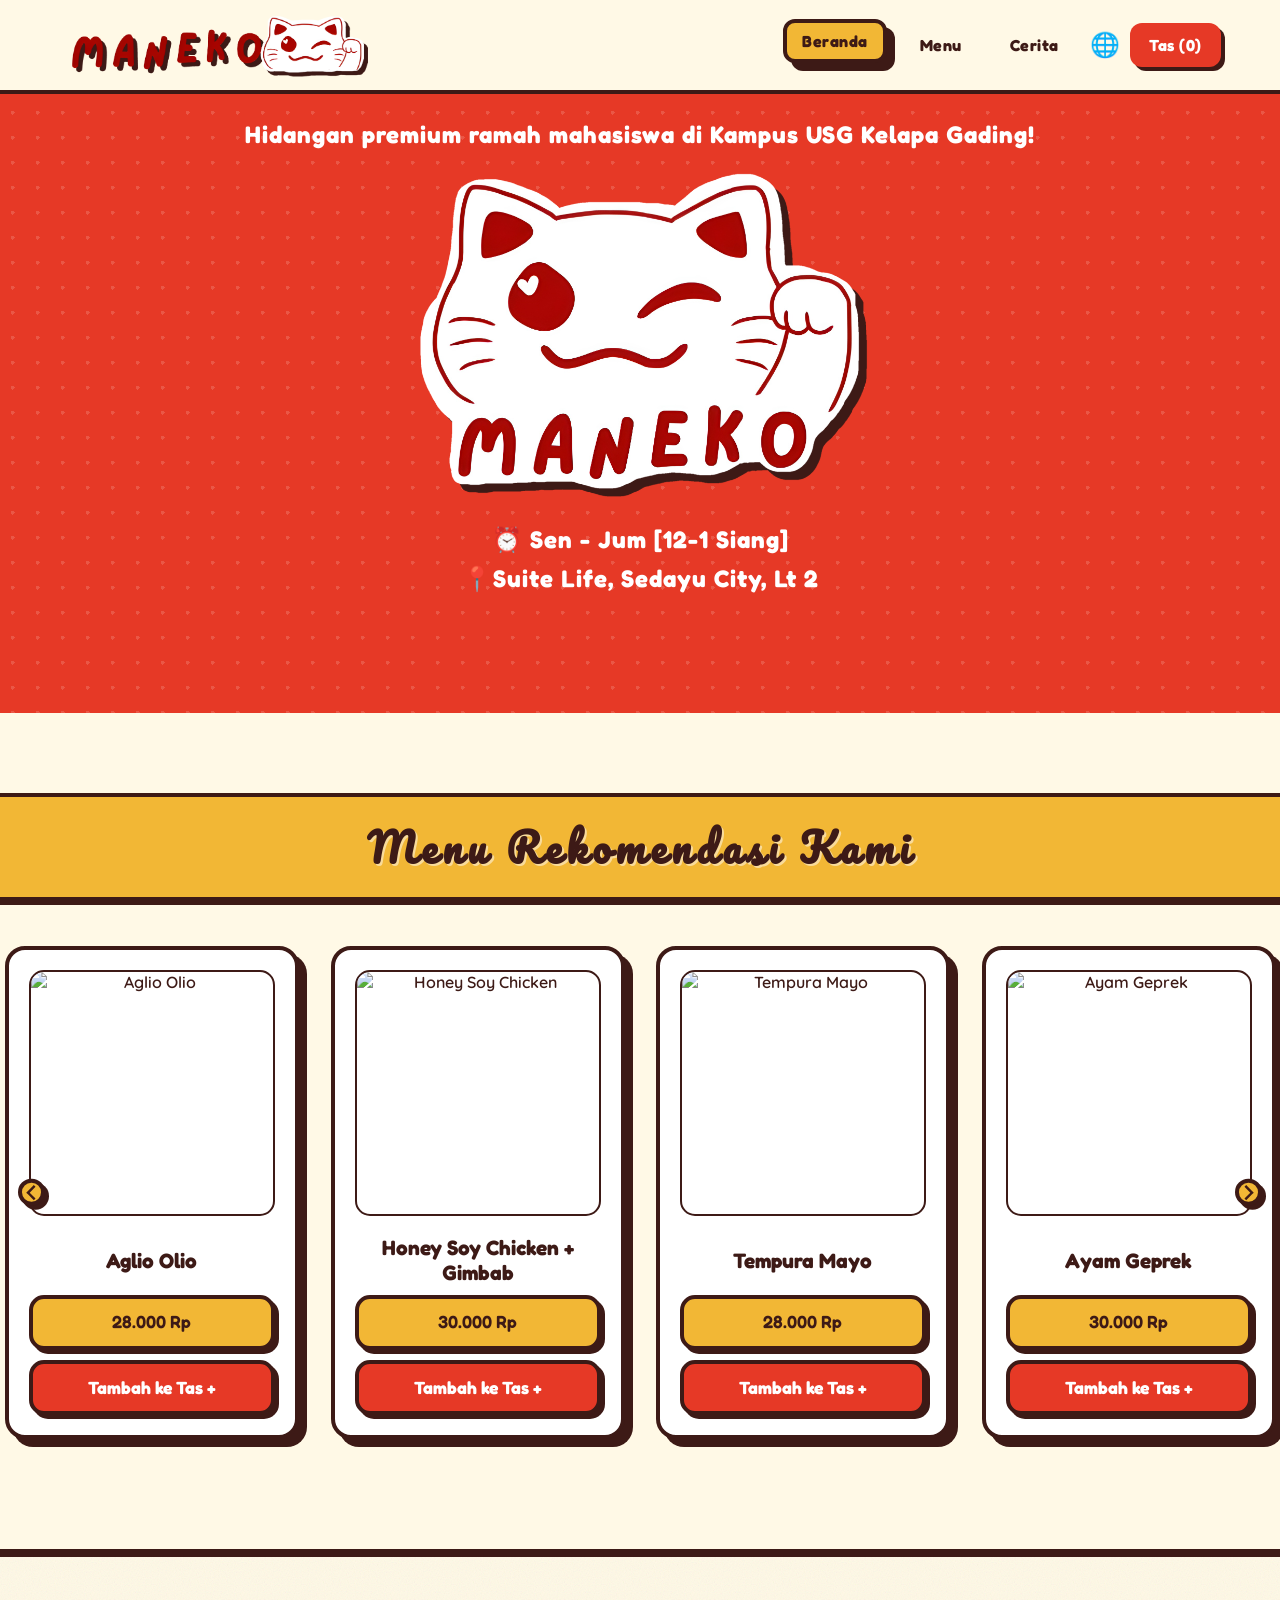
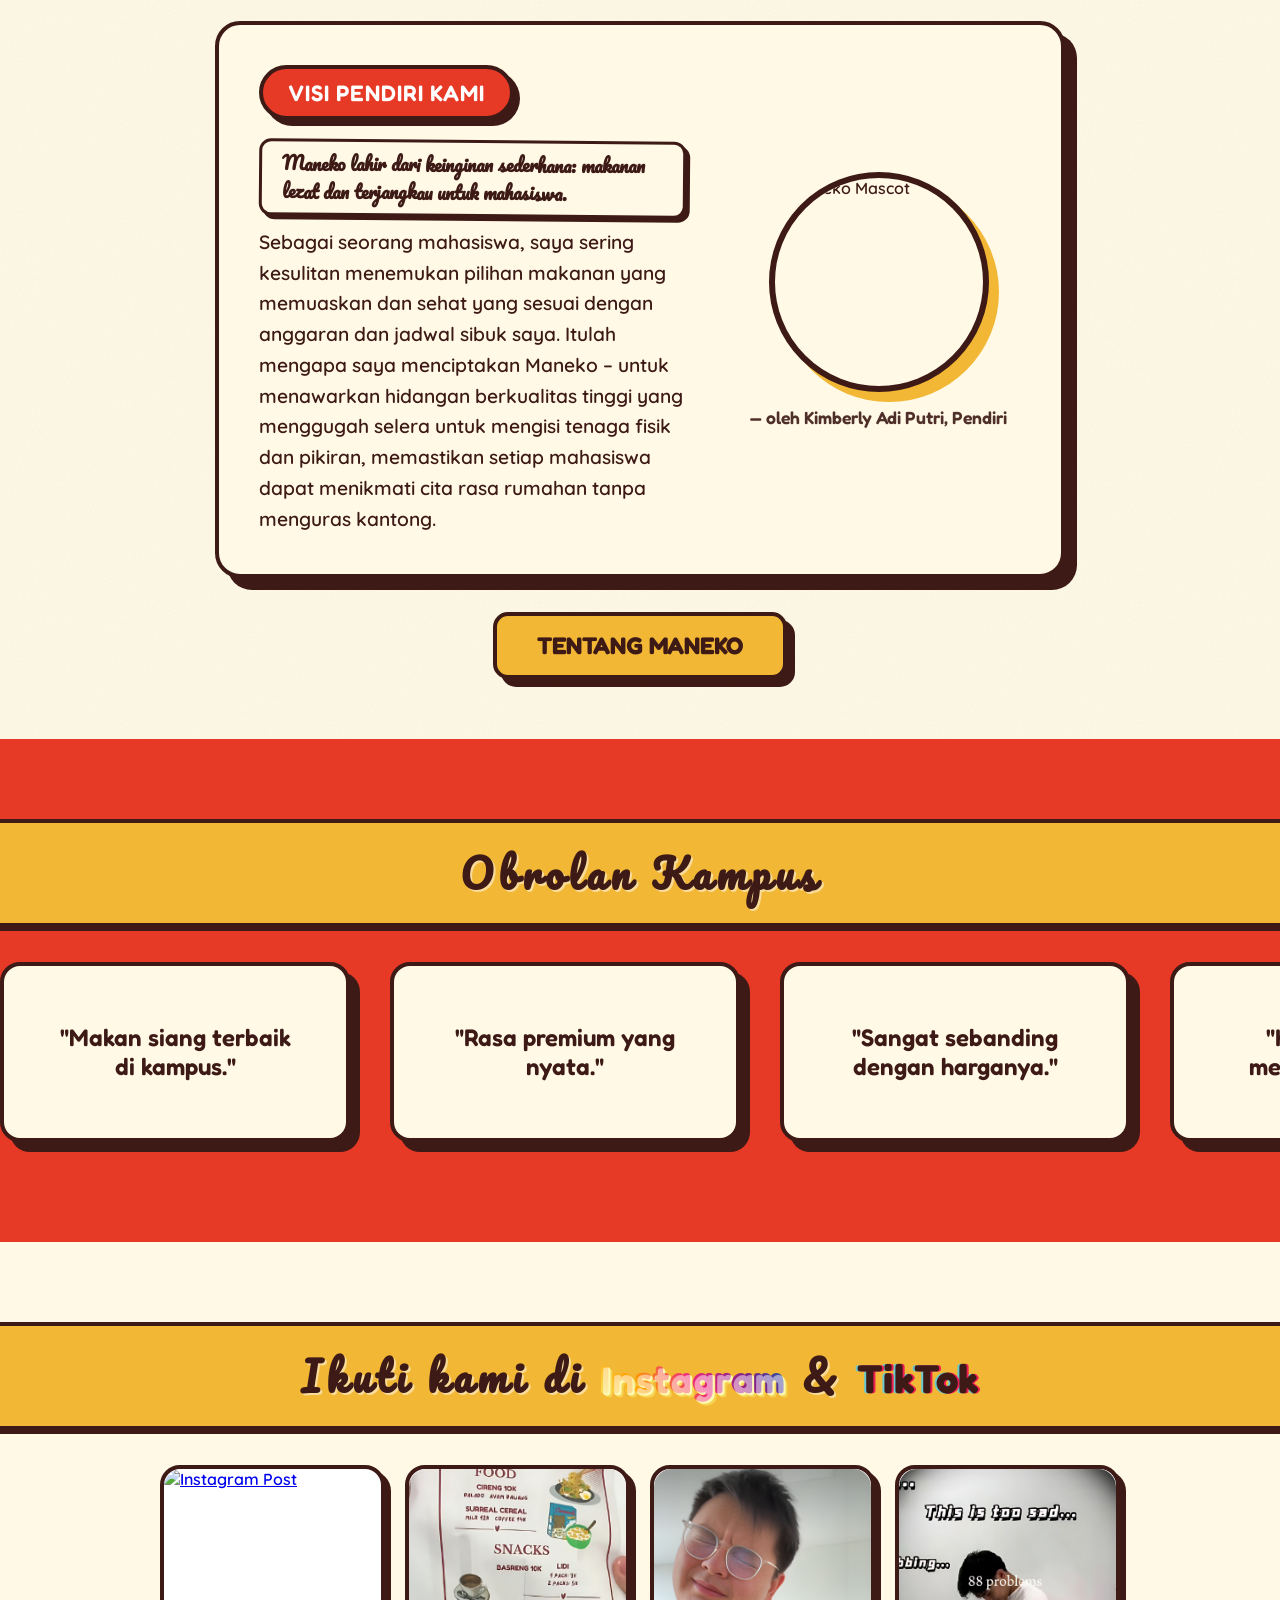
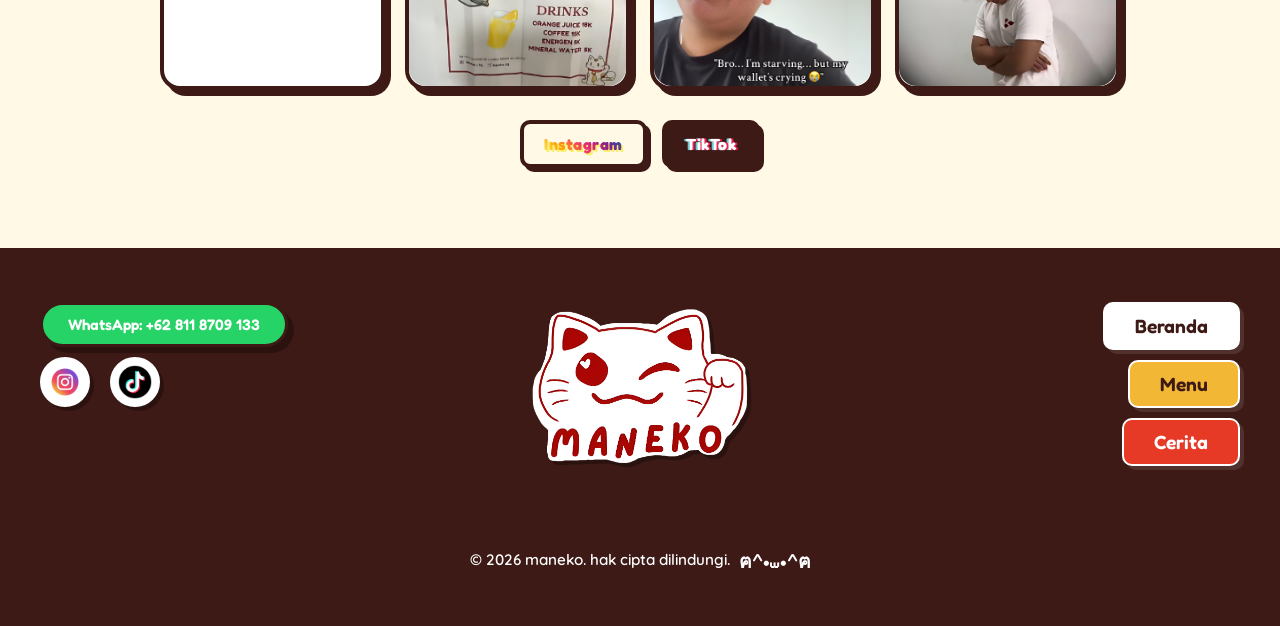
==== index.html @ 186cf2bf "Add files via upload" ====
<!DOCTYPE html>
<html lang="id">
<head>
    <meta charset="UTF-8">
    <meta name="viewport" content="width=device-width, initial-scale=1.0">
    <title>Maneko | Home</title>
    <link rel="stylesheet" href="style.css">
    <link rel="stylesheet" href="filters.css">
    <link rel="stylesheet" href="navigation.css">
    <link rel="stylesheet" href="modals.css">
    <link href="https://fonts.googleapis.com/css2?family=Fredoka:wght@400;700&family=Pacifico&family=Quicksand:wght@500;600;700&display=swap" rel="stylesheet">
    <link rel="stylesheet" href="https://cdn.jsdelivr.net/npm/@splidejs/splide@4.1.4/dist/css/splide.min.css">
</head>
<body>
    <nav class="navbar">
        <div class="nav-container">
            <a href="index.html" class="nav-logo"><img src="Maneko logo side remove background.png" alt="Maneko Logo" class="navbar-logo-img"></a>
            <div class="nav-right">
                <a href="index.html" class="nav-tab active" data-i18n="home">Beranda</a>
                <a href="menu.html" class="nav-tab" data-i18n="menu">Menu</a>
                <a href="story.html" class="nav-tab" data-i18n="story">Cerita</a>
                <div class="lang-dropdown-wrapper">
                    <button class="lang-nav-btn" onclick="toggleTranslatorDrawer()">🌐</button>
                    <div id="lang-dropdown" class="lang-dropdown">
                        <button class="lang-option" onclick="changeLanguage('en')">English</button>
                        <button class="lang-option" onclick="changeLanguage('id')">Indonesia</button>
                    </div>
                </div>
                <a href="javascript:void(0)" class="nav-tab btn-animate" id="cart-count-wrapper" data-i18n="bag" onclick="toggleCart()">Tas (<span id="cart-count">0</span>)</a>
            </div>
        </div>
    </nav>

    <!-- 1. HERO HEADER -->
    <header class="hero-section">
        <p data-i18n="hero_tag" style="text-transform: none; margin-top: 0;">Menyajikan makanan lezat di Kampus USG Education Kelapa Gading!</p>
        <img src="Maneko logo remove background.png" alt="Maneko Logo" class="hero-logo-img">
        <p data-i18n="hero_info.time">⏰ Sen - Jum [12-1 Siang]</p>
        <p data-i18n="hero_info.loc" style="margin-top: 10px;">📍Suite Life, Sedayu City, Lt 2</p>
    </header>

    <!-- 2. RECOMMENDED MENU SLIDER -->
    <section class="recommended-menu-section">
        <h2 class="section-title" data-i18n="rec_title">Menu Rekomendasi Kami</h2>
        <div id="menu-slider" class="splide" aria-label="Favorite Menu">
            <div class="splide__track">
                <ul class="splide__list">
                    <!-- Favorite: Aglio Olio -->
                    <li class="splide__slide">
                        <div class="joy-card" data-category="noodles" data-price="28000" data-name="Aglio Olio" data-details="" data-img="aglio.png" data-product-id="jo-1">
                            <img src="aglio.png" class="joy-img" alt="Aglio Olio" loading="lazy">
                            <h3>Aglio Olio Pasta</h3>
                            <div class="price-tag">28.000 Rp</div>
                            <div class="card-action">
                                <button class="btn-animate menu-add-btn" onclick="addToCart('Aglio Olio', 28000, 1, this)">Add to Bag +</button>
                            </div>
                        </div>
                    </li>
                    <!-- Favorite: Honey Soy Crispy Chicken + Gimbab -->
                    <li class="splide__slide">
                        <div class="joy-card" data-category="rice" data-price="30000" data-name="Honey soy crispy chicken + gimbab ori" data-details="" data-img="honey.png" data-product-id="tata-1">
                            <img src="honey.png" class="joy-img" alt="Honey Soy Chicken" loading="lazy">
                            <h3>Honey Soy Chicken + Gimbab</h3>
                            <div class="price-tag">30.000 Rp</div>
                            <div class="card-action">
                                <button class="btn-animate menu-add-btn" onclick="addToCart('Honey soy crispy chicken + gimbab ori', 30000, 1, this)">Add to Bag +</button>
                            </div>
                        </div>
                    </li>
                    <!-- Favorite: Tempura Mayo + Garlic Butter Rice -->
                    <li class="splide__slide">
                        <div class="joy-card" data-category="rice" data-price="28000" data-name="Tempura mayo + garlic butter rice" data-details="" data-img="dish.png" data-product-id="tata-4">
                            <img src="dish.png" class="joy-img" alt="Tempura Mayo" loading="lazy">
                            <h3>Tempura Mayo + Garlic Rice</h3>
                            <div class="price-tag">28.000 Rp</div>
                            <div class="card-action">
                                <button class="btn-animate menu-add-btn" onclick="addToCart('Tempura mayo + garlic butter rice', 28000, 1, this)">Add to Bag +</button>
                            </div>
                        </div>
                    </li>
                    <!-- New: Ayam Geprek -->
                    <li class="splide__slide">
                        <div class="joy-card" data-category="rice" data-price="30000" data-name="Ayam Geprek w/rice or w/fried noodle" data-variants="with_rice,with_noodle" data-details="" data-img="mie-goreng.png" data-product-id="tata-6">
                            <img src="mie-goreng.png" class="joy-img" alt="Ayam Geprek" loading="lazy">
                            <h3>Ayam Geprek</h3>
                            <div class="price-tag">30.000 Rp</div>
                            <div class="card-action">
                                <button class="btn-animate menu-add-btn" onclick="addToCart('Ayam Geprek w/rice or w/fried noodle', 30000, 1, this)">Add to Bag +</button>
                            </div>
                        </div>
                    </li>
                    <!-- New: Ikan Cakalang Asap -->
                    <li class="splide__slide">
                        <div class="joy-card" data-category="rice" data-price="30000" data-name="Ikan cakalang asap + rice" data-details="" data-img="seafood.png" data-product-id="jo-6">
                            <img src="seafood.png" class="joy-img" alt="Ikan Cakalang" loading="lazy">
                            <h3>Ikan Cakalang Asap + Rice</h3>
                            <div class="price-tag">30.000 Rp</div>
                            <div class="card-action">
                                <button class="btn-animate menu-add-btn" onclick="addToCart('Ikan cakalang asap + rice', 30000, 1, this)">Add to Bag +</button>
                            </div>
                        </div>
                    </li>
                    <!-- New: Nasi Bakar Cakalang -->
                    <li class="splide__slide">
                        <div class="joy-card" data-category="rice" data-price="28000" data-name="Nasi bakar cakalang" data-details="" data-img="seafood.png" data-product-id="tata-7">
                            <img src="seafood.png" class="joy-img" alt="Nasi Bakar" loading="lazy">
                            <h3>Nasi Bakar Cakalang</h3>
                            <div class="price-tag">28.000 Rp</div>
                            <div class="card-action">
                                <button class="btn-animate menu-add-btn" onclick="addToCart('Nasi bakar cakalang', 28000, 1, this)">Add to Bag +</button>
                            </div>
                        </div>
                    </li>
                </ul>
            </div>
        </div>
    </section>

    <!-- 3. THE CONTEXT/STORY -->
    <div class="checker-border">
        <section class="story-section reveal">
            <div class="story-content">
                <div class="story-text">
                    <span id="vision-accent" class="story-accent" data-i18n="story_vision">Visi Pendiri Kami</span>
                    <h2 data-i18n="vision.title">Maneko lahir dari keinginan sederhana: makanan lezat dan terjangkau untuk mahasiswa.</h2>
                    <p data-i18n="vision.p">Sebagai seorang mahasiswa, saya sering kesulitan menemukan pilihan makanan yang memuaskan dan sehat yang sesuai dengan anggaran dan jadwal sibuk saya. Itulah mengapa saya menciptakan Maneko – untuk menawarkan hidangan berkualitas tinggi yang menggugah selera untuk mengisi tenaga fisik dan pikiran, memastikan setiap mahasiswa dapat menikmati cita rasa rumahan tanpa menguras kantong.</p>
                </div>
                <div class="owner-column">
                    <img src="mascot.png" alt="Maneko Mascot" class="story-img">
                    <p class="owner-name" data-i18n="vision.founder">— oleh Kimberly Adi Putri, Pendiri</p>
                </div>
            </div>
        </section>
    </div>

    <!-- Button to Story Tab -->
    <div class="reveal" style="text-align: center; margin-top: -30px; margin-bottom: 60px; position: relative; z-index: 10;">
        <a href="story.html" class="btn-big btn-animate" data-i18n="read_story" style="background: var(--accent); color: var(--black);">BACA CERITA KAMI</a>
    </div>

    <!-- 4. REVIEWS CAROUSEL (L to R Marquee) -->
    <section class="campus-talk">
        <h2 class="section-title" data-i18n="campus_talk">Campus Talk</h2>
        <div class="marquee-window">
            <div class="marquee-track scroll-right">
                <div class="marquee-content">
                    <div class="review-box">"Best lunch on campus."</div>
                    <div class="review-box">"Actual premium taste."</div>
                    <div class="review-box">"Worth every penny."</div>
                    <div class="review-box">"The chicken curry is life-changing."</div>
                </div>
                <div class="marquee-content" aria-hidden="true">
                    <div class="review-box">"Best lunch on campus."</div>
                    <div class="review-box">"Actual premium taste."</div>
                    <div class="review-box">"Worth every penny."</div>
                    <div class="review-box">"The chicken curry is life-changing."</div>
                </div>
            </div>
        </div>
    </section>

    <!-- 5. SOCIAL MEDIA WIDGET -->
    <section class="social-section">
        <h2 class="section-title" data-i18n="social_title">Follow us on Instagram & TikTok</h2>
        <div class="social-grid">
            <a href="https://www.instagram.com/reel/DXMSN6qRe6L/?hl=en" target="_blank" class="social-card"><img src="instagrampost1.png" alt="Instagram Post" loading="lazy"></a>
            <a href="https://www.tiktok.com/@maneko_kg/video/7543210839407643960" target="_blank" class="social-card"><img src="Tiktokpost1.jpg" alt="TikTok Post" loading="lazy"></a>
            <a href="https://www.instagram.com/reel/DNMv8Y4x8h1/?hl=en" target="_blank" class="social-card"><img src="instagrampost2.png" alt="Instagram Post" loading="lazy"></a>
            <a href="https://www.tiktok.com/@maneko_kg/video/7469704371996069126" target="_blank" class="social-card"><img src="Tiktokpost2.jpg" alt="TikTok Post" loading="lazy"></a>
        </div>
        <div style="display: flex; gap: 15px; justify-content: center; flex-wrap: wrap; margin-top: 10px;">
            <a href="https://www.instagram.com/maneko_kg/?hl=en" target="_blank" class="btn-animate btn-instagram" data-i18n="Instagram" style="text-decoration: none;">Instagram</a>
            <a href="https://www.tiktok.com/@maneko_kg" target="_blank" class="btn-animate btn-tiktok" data-i18n="TikTok" style="text-decoration: none;">TikTok</a>
        </div>
    </section>

    <!-- PRODUCT DETAIL PAGE MODAL -->
    <div id="pdp-overlay" class="pdp-overlay">
        <div id="pdp-modal" class="pdp-modal">
            <button class="modal-close-btn" onclick="document.getElementById('pdp-overlay').click()">✕</button>
            <div class="pdp-content-wrapper">
                <div class="pdp-image-gallery">
                    <img id="pdp-main-image" src="" alt="Product Image" class="pdp-main-image">
                </div>
                <div id="pdp-badges-container" style="display: flex; gap: 10px; margin-bottom: 10px;"></div>
                <div class="pdp-info-panel">
                    <div id="pdp-category-badge" class="category-badge"></div>
                    <h2 id="pdp-product-name"></h2>
                    <p class="pdp-price" id="pdp-product-price"></p>
                    
                    <div class="pdp-facts">
                        <div class="fact-tag">10-15 mins</div>
                        <div class="fact-tag">served hot</div>
                        <div class="fact-tag">fresh ingredients</div>
                    </div>

                    <p data-i18n="pdp_tags.desc" style="font-family: var(--font-bold); font-size: 0.95rem; margin-bottom: 5px; color: var(--primary);">Description</p>
                    <p class="pdp-description" id="pdp-product-description"></p>
                    
                    <div id="pdp-variant-selector" class="pdp-variants" style="display: none; margin-bottom: 20px;">
                        <p data-i18n="choose_flavor" style="font-family: var(--font-bold); margin-bottom: 10px; color: var(--primary);">Choose Your Flavor</p>
                        <div id="variant-options" class="payment-methods-group" style="flex-direction: row; gap: 10px;"></div>
                    </div>

                    <div class="pdp-action-zone">
                        <div class="quantity-selector">
                            <button id="pdp-qty-down">-</button>
                            <input type="number" id="pdp-qty-input" value="1" min="1">
                            <button id="pdp-qty-up">+</button>
                        </div>
                        <button id="pdp-add-to-bag" class="btn-animate pdp-add-to-bag">Add to Bag</button>
                    </div>
                </div>
            </div>
        </div>
    </div>

    <!-- VIDEO MODAL -->
    <div id="video-modal-overlay" class="pdp-overlay">
        <div class="video-modal-container">
            <button class="modal-close-btn" onclick="document.getElementById('video-modal-overlay').click()">✕</button>
            <iframe id="video-modal-iframe" src="" allowfullscreen></iframe>
        </div>
    </div>

    <footer class="main-footer">
        <div class="footer-container">
            <div class="footer-left-group">
                <div class="footer-contact">
                    <a href="https://wa.me/628118709133" class="footer-whatsapp" target="_blank">
                        <span>WhatsApp: +62 811 8709 133</span>
                    </a>
                </div>
                <div class="footer-socials">
                    <a href="https://www.instagram.com/maneko_kg/?hl=en" target="_blank" class="ig-logo"><img src="instagramlogo.png" alt="Instagram"></a>
                    <a href="https://www.tiktok.com/@maneko_kg" target="_blank" class="tt-logo"><img src="tiktoklogo.png" alt="TikTok"></a>
                </div>
            </div>
            <div class="footer-center-logo">
                <img src="Maneko logo remove background.png" alt="Maneko Logo" class="footer-logo-img">
            </div>
            <div class="footer-right-group">
                <nav class="footer-nav">
                    <a href="index.html" data-i18n="home">Home</a>
                    <a href="menu.html" data-i18n="menu">Menu</a>
                    <a href="story.html" data-i18n="story">Story</a>
                </nav>
            </div>
            <p>© 2026 maneko. <span data-i18n="all_rights">all rights reserved.</span> <span class="footer-mascot-animation">ฅ^<span class="mascot-text-blink">•</span>⩊<span class="mascot-text-blink">•</span>^ฅ</span></p>
        </div>
    </footer>

    <div id="cart-drawer" class="cart-drawer">
        <div class="drawer-header">
            <h2 data-i18n="your_bag">Your Bag</h2>
        </div>
        <div id="cart-items-list"></div>
        <div class="cart-summary-footer">
            <div class="cart-total">
            <span data-i18n="subtotal">Subtotal:</span>
                <span id="cart-subtotal">0 Rp</span>
            </div>
            <span id="drawer-warning" style="color: var(--primary); font-size: 0.85rem; text-align: center; margin-bottom: 10px; display: block; font-weight: 700;"></span>
            <button class="btn-animate checkout-btn w-100" data-i18n="checkout">Checkout</button>
            <a href="menu.html" class="btn-animate w-100" data-i18n="continue" style="text-align: center; margin-top: 10px; background: var(--accent); color: var(--black); text-decoration: none; display: block;">Continue Shopping</a>
        </div>
    </div>

    <div id="cart-overlay" class="overlay" onclick="toggleCart(false); toggleTranslatorDrawer(false);"></div>

    <script src="https://cdn.jsdelivr.net/npm/@splidejs/splide@4.1.4/dist/js/splide.min.js"></script>
    <script src="translations.js"></script>
    <script src="cart.js"></script>
    <script src="ui-helpers.js"></script>
    <script src="modals.js"></script>
    <script src="navigation.js"></script>
    <script src="app.js"></script>
    <script src="home-slider.js"></script>
    <script src="menu-filters.js"></script>
</body>
</html>
---- style.css ----
/* Core Configuration & Reset */
@import url('variables.css');
@import url('base.css');
@import url('animations.css');

/* Global Layout & Shared Components */
@import url('components.css');
@import url('navbar.css');
@import url('navigation.css');
@import url('footer.css');
@import url('sections.css');
@import url('cards.css');
@import url('modals.css');
@import url('filters.css');
@import url('cart.css');

/* Page-Specific Styles */
@import url('home.css');
@import url('menu.css');
@import url('payment.css');
@import url('story.css');

/* Responsive & Overrides */
@import url('responsive.css');
---- filters.css ----
/* SEARCH & FILTERS (Used in Menu Page) */
.search-box { width: 100%; display: flex; justify-content: center; margin-bottom: 20px; }
.search-input {
    width: 100%; max-width: 400px; padding: 12px 20px; border: var(--border); border-radius: 15px;
    font-family: var(--font-bold); background: var(--white); outline: none; box-shadow: 4px 4px 0 var(--black); transition: 0.2s;
}
.search-input:focus { transform: translate(-3px, -3px); box-shadow: 6px 6px 0 var(--black); }

.filter-nav { display: flex; gap: 10px; flex-wrap: wrap; justify-content: center; margin-bottom: 20px; }
.filter-btn {
    background: var(--white); 
    border: var(--border); 
    padding: 10px 24px; 
    font-family: var(--font-bold);
    font-weight: 700;
    font-size: 1.1rem; 
    letter-spacing: 0.5px;
    cursor: pointer; 
    border-radius: 12px; 
    transition: all 0.2s cubic-bezier(0.175, 0.885, 0.32, 1.275);
    box-shadow: 4px 4px 0 var(--black);
}
.filter-btn:hover { 
    background: var(--bg); 
    transform: translate(-2px, -2px); 
    box-shadow: 6px 6px 0 var(--black); 
}
.filter-btn.active { 
    background: var(--accent); 
    transform: translate(-4px, -4px); 
    box-shadow: 8px 8px 0 var(--black); 
    animation: nav-tab-active-bounce 0.3s ease-out forwards;
}

.price-adjuster { display: flex; flex-direction: column; align-items: center; gap: 5px; min-width: 200px; }
.price-controls { display: flex; align-items: center; gap: 15px; margin: 5px 0; }
.arrow-btn {
    background: var(--accent); border: var(--border); width: 40px; height: 40px;
    display: flex; align-items: center; justify-content: center; cursor: pointer; border-radius: 10px; transition: 0.1s;
    box-shadow: 3px 3px 0 var(--black);
}
.arrow-btn:hover { background: var(--primary); color: white; }
.arrow-btn:active { transform: translate(2px, 2px); box-shadow: 0px 0px 0 var(--black); }

/* BUTTON FEEDBACK */
.menu-add-btn.success {
    background: #4CAF50 !important;
    color: white !important;
    border-color: #388E3C !important;
}

.no-results-msg {
    grid-column: 1 / -1;
    text-align: center;
    padding: 60px 20px;
    font-family: var(--font-bold);
    font-size: 1.2rem;
    color: var(--black);
}

.price-display { 
    font-family: var(--font-bold); font-size: 1.2rem; min-width: 110px; 
    background: var(--white); border: var(--border); padding: 5px 15px;
    border-radius: 12px; box-shadow: 4px 4px 0 var(--black);
}
#current-price-input { width: 80px; background: none; border: none; font-family: var(--font-bold); font-size: 1.2rem; color: var(--black); text-align: center; outline: none; }
#current-price-input::-webkit-outer-spin-button, #current-price-input::-webkit-inner-spin-button { -webkit-appearance: none; margin: 0; }

.reset-btn {
    background: var(--black); color: var(--white); border: var(--border); padding: 8px 20px;
    border-radius: 50px; font-family: var(--font-bold); cursor: pointer; transition: 0.2s;
    display: block; margin: 20px auto 0; width: fit-content;
}
---- navigation.css ----
/* SCROLL TO TOP */
.scroll-to-top-btn {
    position: fixed; bottom: 30px; left: 50%; right: auto; transform: translateX(-50%) translateY(100px);
    background: var(--accent); color: var(--black); border: var(--border); border-radius: 50%;
    width: 60px; height: 60px; display: flex; align-items: center; justify-content: center;
    font-family: var(--font-bold); font-size: 0.9rem; cursor: pointer; z-index: 900;
    box-shadow: 6px 6px 0 var(--black); 
    transition: opacity 0.4s ease, transform 0.5s cubic-bezier(0.175, 0.885, 0.32, 1.275), background 0.3s, box-shadow 0.3s;
    opacity: 0; pointer-events: none; text-decoration: none;
}
.scroll-to-top-btn.show { opacity: 1; pointer-events: auto; transform: translateX(-50%) translateY(0); }
.scroll-to-top-btn:hover { 
    transform: translateX(-50%) translateY(-5px) scale(1.1); 
    box-shadow: 8px 8px 0 var(--primary); background: var(--bg); color: var(--primary); 
}
---- modals.css ----
/* GLOBAL MODAL OVERLAY (PDP & Video) */
.pdp-overlay {
    position: fixed;
    inset: 0;
    background: rgba(0, 0, 0, 0.7);
    display: flex;
    justify-content: center;
    align-items: center;
    z-index: 5000;
    visibility: hidden;
    opacity: 0;
    transition: 0.3s ease;
    padding: 20px;
    backdrop-filter: blur(5px);
}
.pdp-overlay.active {
    visibility: visible;
    opacity: 1;
}

/* MODAL CONTAINERS */
.pdp-modal, .video-modal-container, .success-modal-container {
    background: var(--bg);
    border: var(--border);
    border-radius: 20px;
    box-shadow: 10px 10px 0 var(--black);
    width: 100%;
    position: relative;
    max-height: 90vh;
    overflow-y: auto;
    transform: translateY(20px);
    transition: transform 0.3s cubic-bezier(0.175, 0.885, 0.32, 1.275);
}

.pdp-modal, .video-modal-container {
    max-width: 900px;
}

.success-modal-container {
    max-width: 480px;
    padding: 30px;
}

.pdp-overlay.active .pdp-modal, 
.pdp-overlay.active .video-modal-container {
    transform: translateY(0);
}

/* PDP MODAL SPECIFIC LAYOUT */
.pdp-content-wrapper {
    display: flex;
    flex-wrap: wrap;
    align-items: stretch;
}

.pdp-image-gallery {
    flex: 1;
    min-width: 300px;
    padding: 30px;
    background: var(--bg);
    display: flex;
    align-items: center;
    justify-content: center;
}

.pdp-main-image {
    width: 100%;
    aspect-ratio: 1/1;
    object-fit: cover;
    border-radius: 15px;
    border: var(--border);
    box-shadow: 8px 8px 0 var(--black);
}

.pdp-info-panel {
    flex: 1.5;
    min-width: 300px;
    padding: 40px;
    display: flex;
    flex-direction: column;
}

.pdp-info-panel h2 {
    font-family: var(--font-bold);
    font-size: 2rem;
    margin-bottom: 10px;
    color: var(--black);
}

.pdp-price {
    font-family: var(--font-bold);
    font-size: 1.5rem;
    color: var(--primary);
    margin-bottom: 20px;
}

.category-badge {
    background: var(--bg);
    border: var(--border);
    padding: 5px 15px;
    border-radius: 50px;
    font-family: var(--font-bold);
    font-size: 0.8rem;
    width: fit-content;
    box-shadow: 4px 4px 0 var(--black);
    text-transform: uppercase;
    margin-bottom: 15px;
    transform: rotate(-2deg);
}

.pdp-facts {
    display: flex;
    gap: 10px;
    margin-bottom: 20px;
    flex-wrap: wrap;
}

.fact-tag {
    background: var(--accent);
    border: 2px solid var(--black);
    padding: 4px 12px;
    border-radius: 8px;
    font-size: 0.85rem;
    font-family: var(--font-bold);
    box-shadow: 3px 3px 0 var(--black);
}

.pdp-description {
    line-height: 1.6;
    margin-bottom: 30px;
    color: #444;
}

.pdp-action-zone {
    display: flex;
    gap: 15px;
    align-items: center;
    margin-top: auto;
}

.pdp-add-to-bag {
    flex: 1;
    height: 50px;
}

/* IMAGE LIGHTBOX POPUP */
.image-popup-overlay {
    position: fixed;
    inset: 0;
    background: rgba(0, 0, 0, 0.85);
    display: flex;
    justify-content: center;
    align-items: center;
    z-index: 5000;
    visibility: hidden;
    opacity: 0;
    transition: 0.3s ease;
    cursor: zoom-out;
}
.image-popup-overlay.active {
    visibility: visible;
    opacity: 1;
}
.image-popup-content {
    max-width: 90%;
    max-height: 90%;
    object-fit: contain;
    border: 5px solid var(--bg);
    box-shadow: 0 0 30px rgba(0,0,0,0.5);
    transform: scale(0.8);
    transition: 0.3s cubic-bezier(0.175, 0.885, 0.32, 1.275);
}
.image-popup-overlay.active .image-popup-content {
    transform: scale(1);
}

/* GLOBAL CLOSE BUTTON */
.modal-close-btn {
    position: absolute;
    top: 15px;
    right: 15px;
    background: var(--bg);
    border: var(--border);
    width: 45px;
    height: 45px;
    border-radius: 50%;
    display: flex;
    align-items: center;
    justify-content: center;
    cursor: pointer;
    z-index: 100;
    box-shadow: 4px 4px 0 var(--black);
    transition: all 0.3s ease;
    font-size: 1.2rem;
    font-family: var(--font-bold);
}

.modal-close-btn:hover {
    transform: scale(1.1) rotate(0deg);
    background: var(--accent);
    box-shadow: 6px 6px 0 var(--black);
}

/* VIDEO MODAL IFRAME SIZING */
.video-modal-container {
    padding: 40px 20px 20px;
    overflow: visible;
}

.video-modal-container iframe {
    width: 100%;
    aspect-ratio: 9/16;
    max-height: 70vh;
    border: var(--border);
    border-radius: 10px;
    background: var(--black);
}
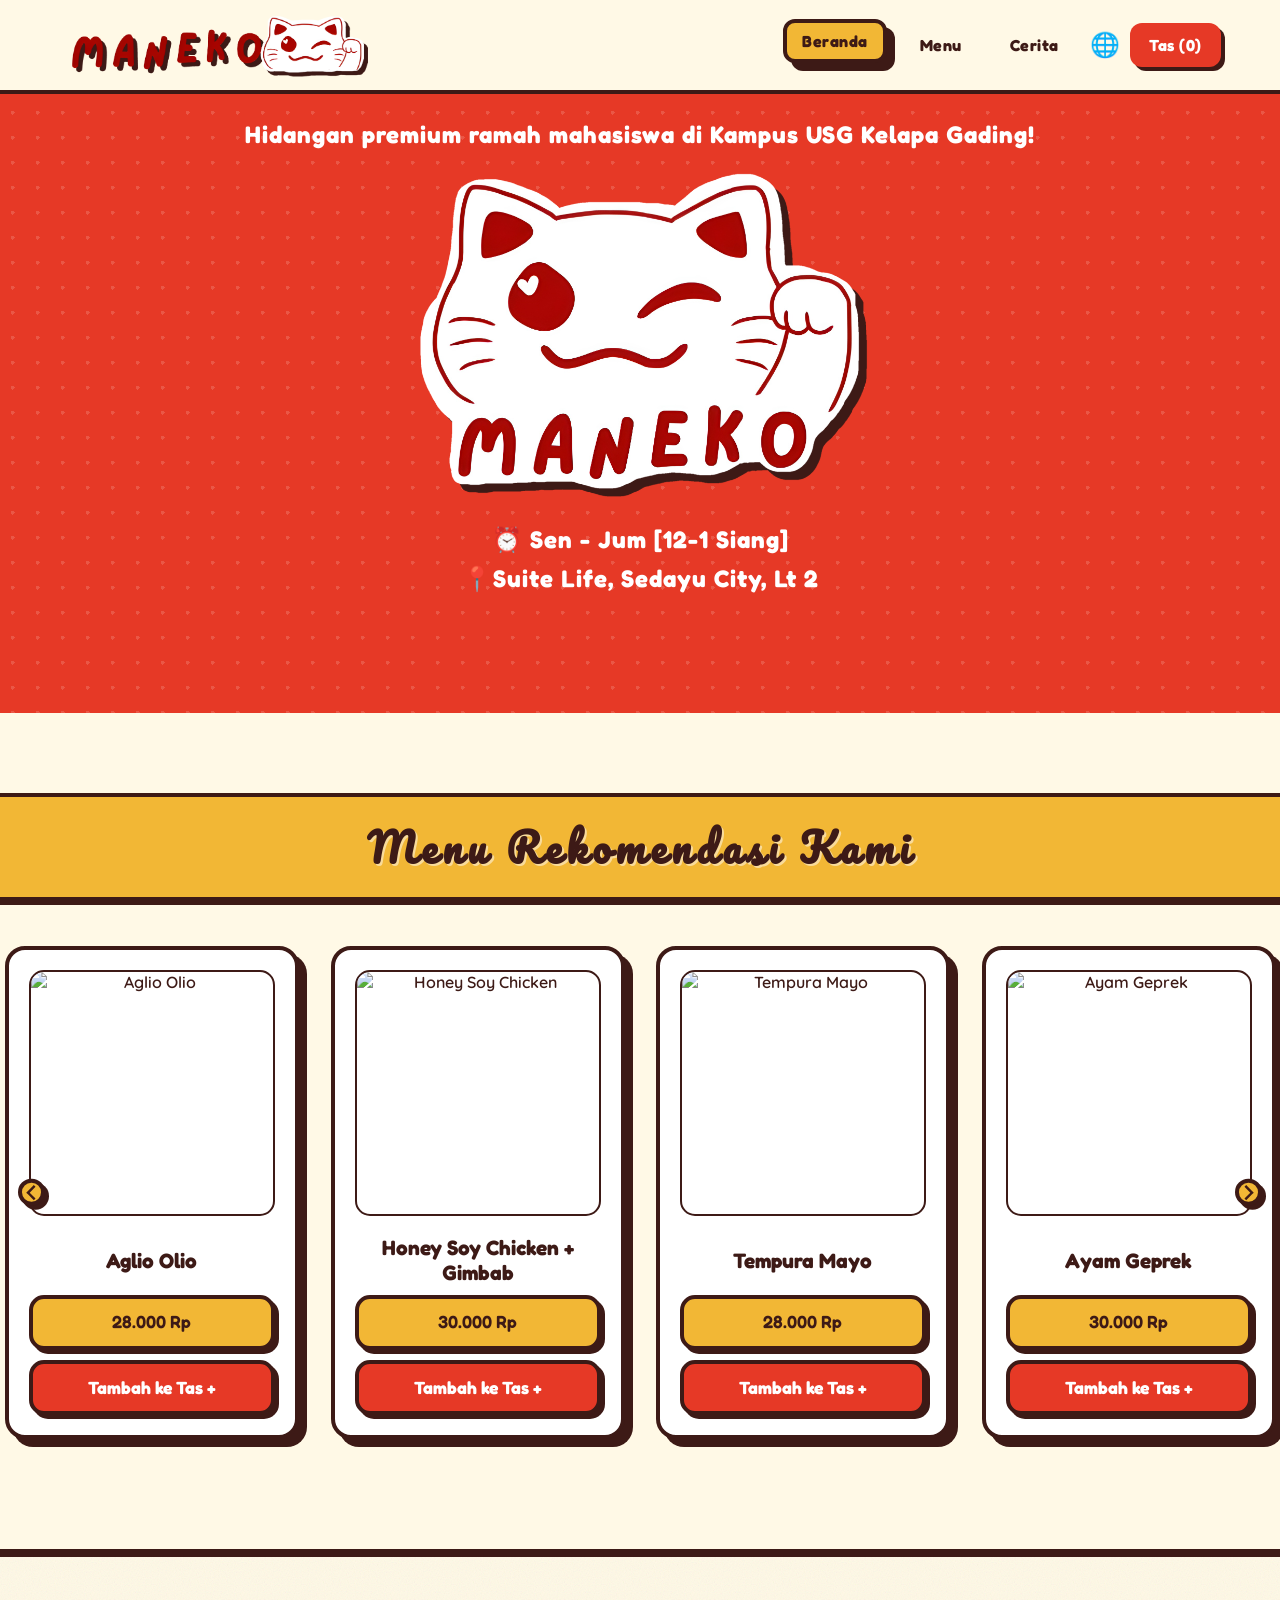
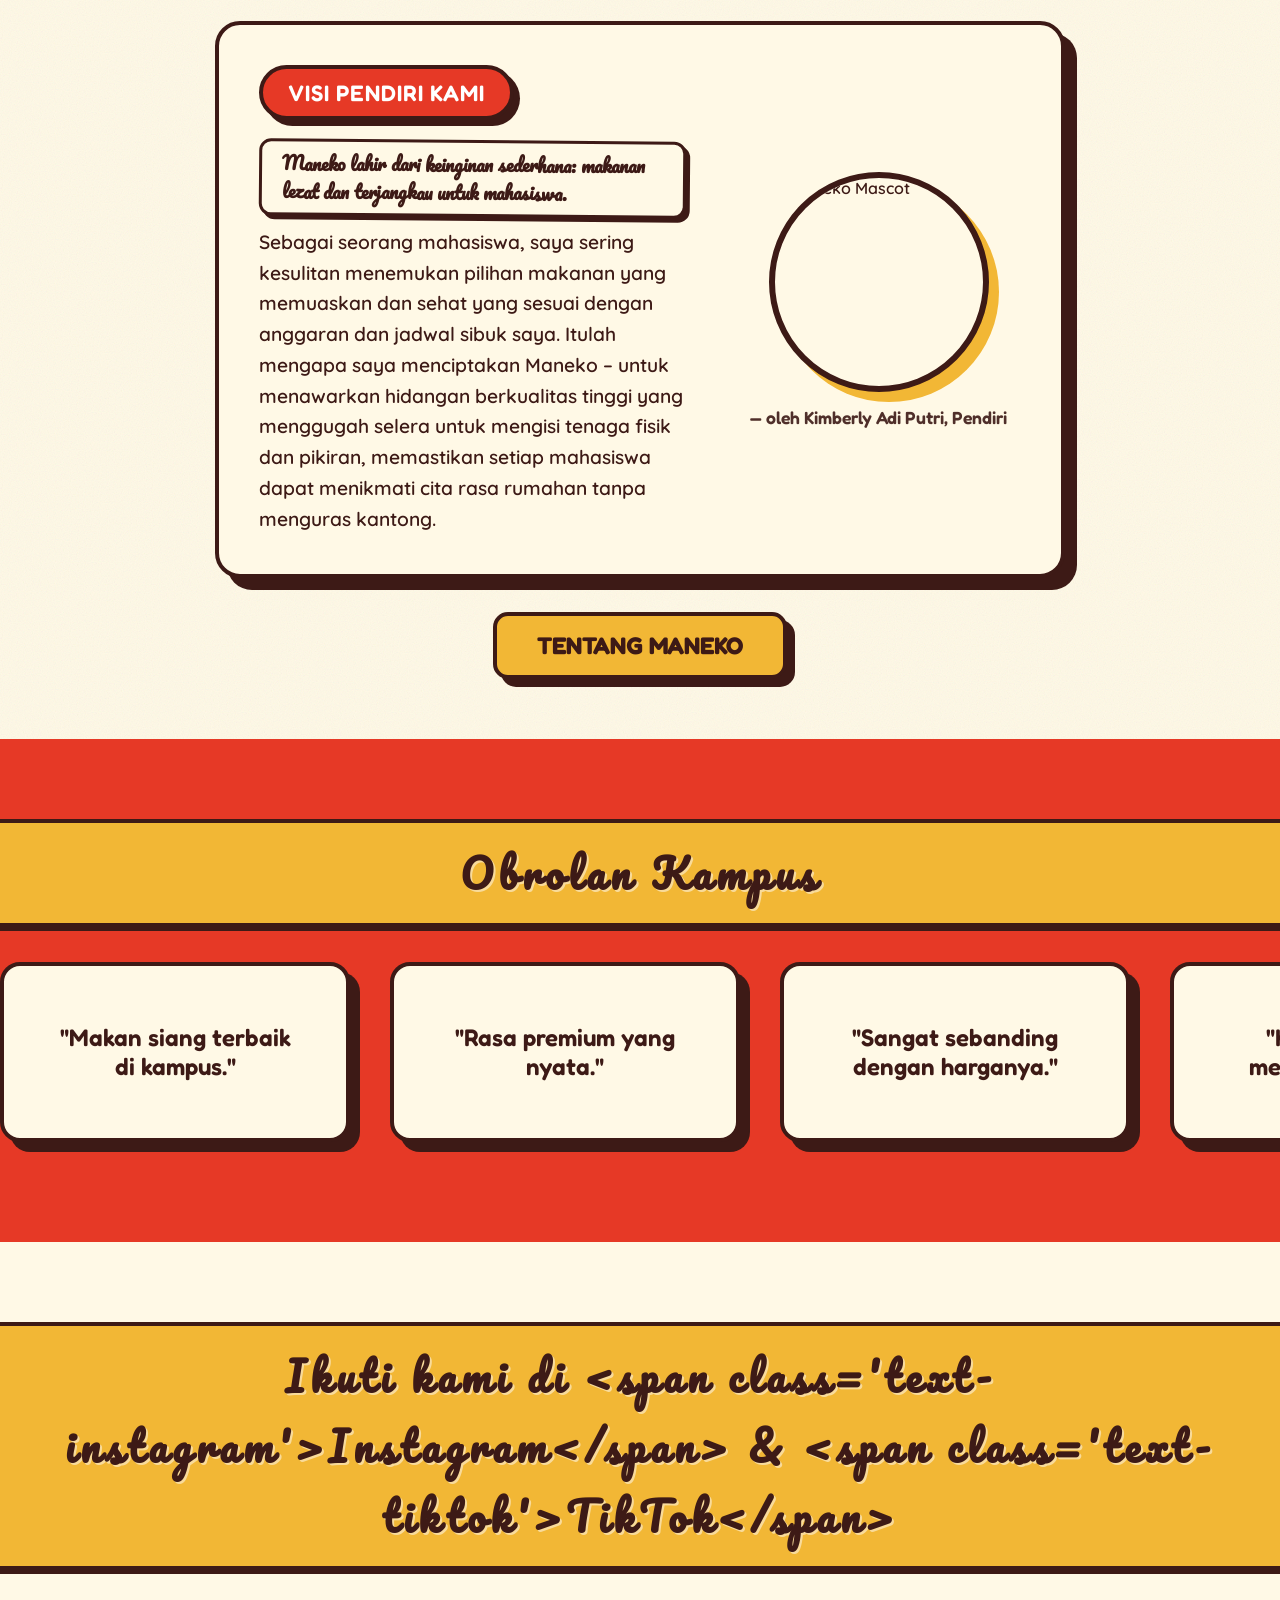
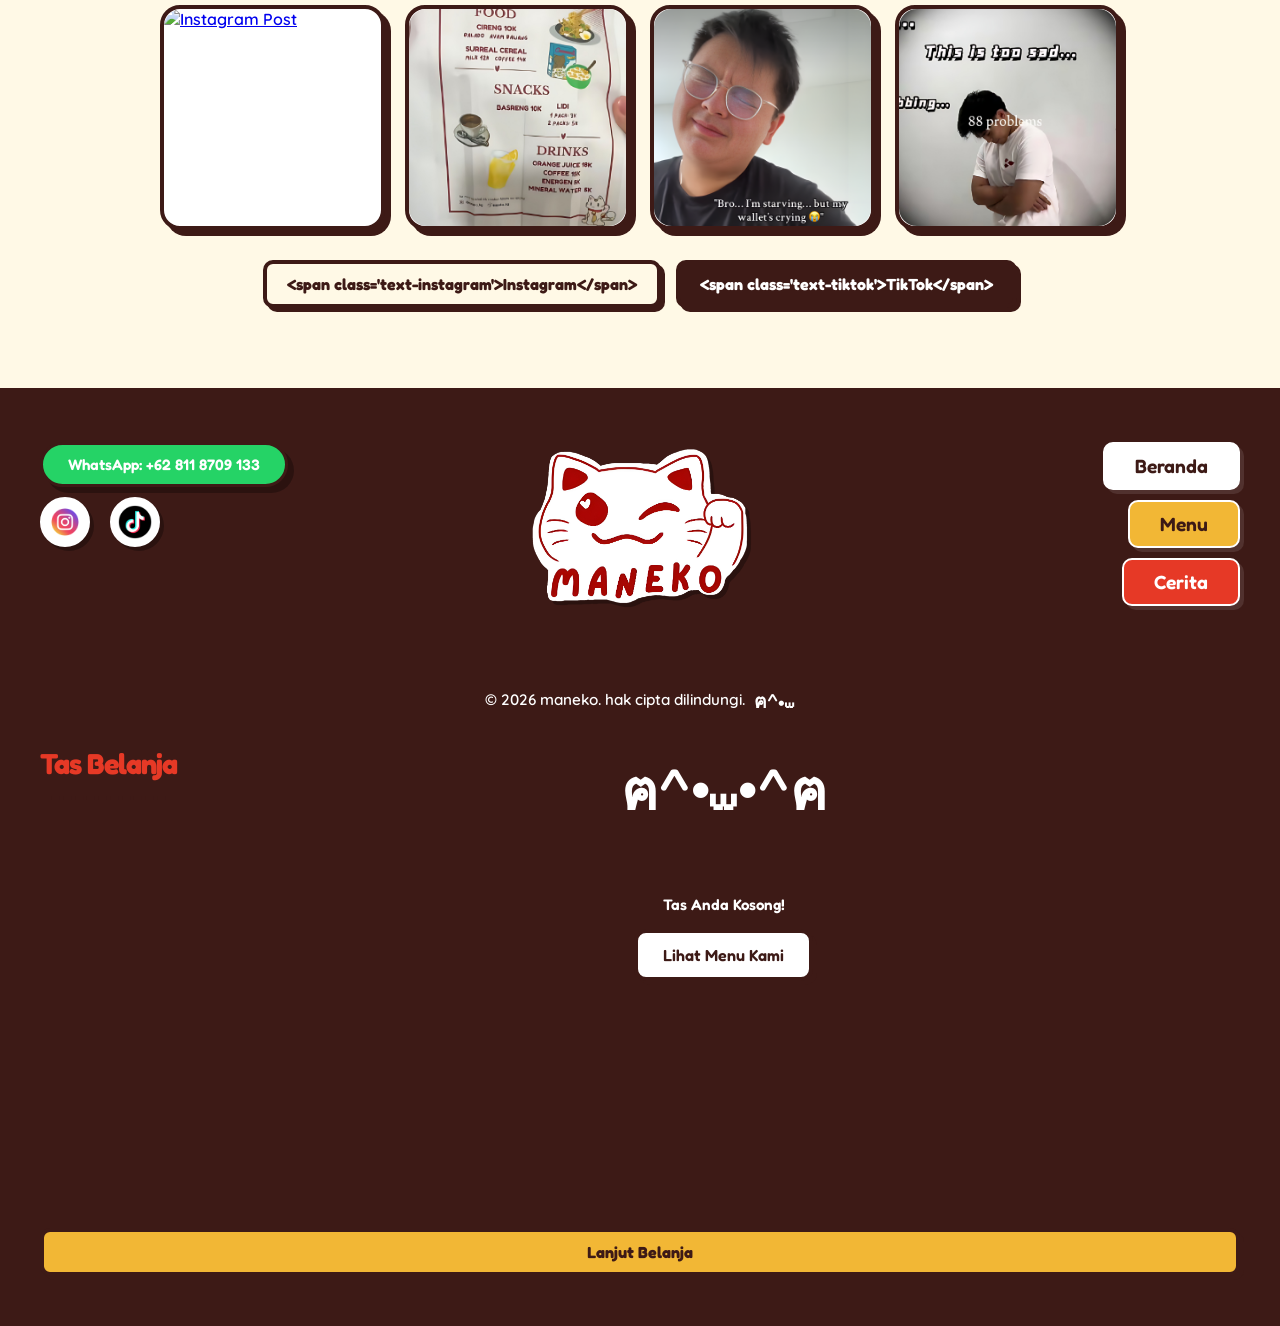
==== commit 0a7d6797: "Fix Instagram image filename (match Instagrampost1.png)" ====
--- a/index.html
+++ b/index.html
@@ -1,281 +1,281 @@
-<!DOCTYPE html>
-<html lang="id">
-<head>
-    <meta charset="UTF-8">
-    <meta name="viewport" content="width=device-width, initial-scale=1.0">
-    <title>Maneko | Home</title>
-    <link rel="stylesheet" href="style.css">
-    <link rel="stylesheet" href="filters.css">
-    <link rel="stylesheet" href="navigation.css">
-    <link rel="stylesheet" href="modals.css">
-    <link href="https://fonts.googleapis.com/css2?family=Fredoka:wght@400;700&family=Pacifico&family=Quicksand:wght@500;600;700&display=swap" rel="stylesheet">
-    <link rel="stylesheet" href="https://cdn.jsdelivr.net/npm/@splidejs/splide@4.1.4/dist/css/splide.min.css">
-</head>
-<body>
-    <nav class="navbar">
-        <div class="nav-container">
-            <a href="index.html" class="nav-logo"><img src="Maneko logo side remove background.png" alt="Maneko Logo" class="navbar-logo-img"></a>
-            <div class="nav-right">
-                <a href="index.html" class="nav-tab active" data-i18n="home">Beranda</a>
-                <a href="menu.html" class="nav-tab" data-i18n="menu">Menu</a>
-                <a href="story.html" class="nav-tab" data-i18n="story">Cerita</a>
-                <div class="lang-dropdown-wrapper">
-                    <button class="lang-nav-btn" onclick="toggleTranslatorDrawer()">🌐</button>
-                    <div id="lang-dropdown" class="lang-dropdown">
-                        <button class="lang-option" onclick="changeLanguage('en')">English</button>
-                        <button class="lang-option" onclick="changeLanguage('id')">Indonesia</button>
-                    </div>
-                </div>
-                <a href="javascript:void(0)" class="nav-tab btn-animate" id="cart-count-wrapper" data-i18n="bag" onclick="toggleCart()">Tas (<span id="cart-count">0</span>)</a>
-            </div>
-        </div>
-    </nav>
-
-    <!-- 1. HERO HEADER -->
-    <header class="hero-section">
-        <p data-i18n="hero_tag" style="text-transform: none; margin-top: 0;">Menyajikan makanan lezat di Kampus USG Education Kelapa Gading!</p>
-        <img src="Maneko logo remove background.png" alt="Maneko Logo" class="hero-logo-img">
-        <p data-i18n="hero_info.time">⏰ Sen - Jum [12-1 Siang]</p>
-        <p data-i18n="hero_info.loc" style="margin-top: 10px;">📍Suite Life, Sedayu City, Lt 2</p>
-    </header>
-
-    <!-- 2. RECOMMENDED MENU SLIDER -->
-    <section class="recommended-menu-section">
-        <h2 class="section-title" data-i18n="rec_title">Menu Rekomendasi Kami</h2>
-        <div id="menu-slider" class="splide" aria-label="Favorite Menu">
-            <div class="splide__track">
-                <ul class="splide__list">
-                    <!-- Favorite: Aglio Olio -->
-                    <li class="splide__slide">
-                        <div class="joy-card" data-category="noodles" data-price="28000" data-name="Aglio Olio" data-details="" data-img="aglio.png" data-product-id="jo-1">
-                            <img src="aglio.png" class="joy-img" alt="Aglio Olio" loading="lazy">
-                            <h3>Aglio Olio Pasta</h3>
-                            <div class="price-tag">28.000 Rp</div>
-                            <div class="card-action">
-                                <button class="btn-animate menu-add-btn" onclick="addToCart('Aglio Olio', 28000, 1, this)">Add to Bag +</button>
-                            </div>
-                        </div>
-                    </li>
-                    <!-- Favorite: Honey Soy Crispy Chicken + Gimbab -->
-                    <li class="splide__slide">
-                        <div class="joy-card" data-category="rice" data-price="30000" data-name="Honey soy crispy chicken + gimbab ori" data-details="" data-img="honey.png" data-product-id="tata-1">
-                            <img src="honey.png" class="joy-img" alt="Honey Soy Chicken" loading="lazy">
-                            <h3>Honey Soy Chicken + Gimbab</h3>
-                            <div class="price-tag">30.000 Rp</div>
-                            <div class="card-action">
-                                <button class="btn-animate menu-add-btn" onclick="addToCart('Honey soy crispy chicken + gimbab ori', 30000, 1, this)">Add to Bag +</button>
-                            </div>
-                        </div>
-                    </li>
-                    <!-- Favorite: Tempura Mayo + Garlic Butter Rice -->
-                    <li class="splide__slide">
-                        <div class="joy-card" data-category="rice" data-price="28000" data-name="Tempura mayo + garlic butter rice" data-details="" data-img="dish.png" data-product-id="tata-4">
-                            <img src="dish.png" class="joy-img" alt="Tempura Mayo" loading="lazy">
-                            <h3>Tempura Mayo + Garlic Rice</h3>
-                            <div class="price-tag">28.000 Rp</div>
-                            <div class="card-action">
-                                <button class="btn-animate menu-add-btn" onclick="addToCart('Tempura mayo + garlic butter rice', 28000, 1, this)">Add to Bag +</button>
-                            </div>
-                        </div>
-                    </li>
-                    <!-- New: Ayam Geprek -->
-                    <li class="splide__slide">
-                        <div class="joy-card" data-category="rice" data-price="30000" data-name="Ayam Geprek w/rice or w/fried noodle" data-variants="with_rice,with_noodle" data-details="" data-img="mie-goreng.png" data-product-id="tata-6">
-                            <img src="mie-goreng.png" class="joy-img" alt="Ayam Geprek" loading="lazy">
-                            <h3>Ayam Geprek</h3>
-                            <div class="price-tag">30.000 Rp</div>
-                            <div class="card-action">
-                                <button class="btn-animate menu-add-btn" onclick="addToCart('Ayam Geprek w/rice or w/fried noodle', 30000, 1, this)">Add to Bag +</button>
-                            </div>
-                        </div>
-                    </li>
-                    <!-- New: Ikan Cakalang Asap -->
-                    <li class="splide__slide">
-                        <div class="joy-card" data-category="rice" data-price="30000" data-name="Ikan cakalang asap + rice" data-details="" data-img="seafood.png" data-product-id="jo-6">
-                            <img src="seafood.png" class="joy-img" alt="Ikan Cakalang" loading="lazy">
-                            <h3>Ikan Cakalang Asap + Rice</h3>
-                            <div class="price-tag">30.000 Rp</div>
-                            <div class="card-action">
-                                <button class="btn-animate menu-add-btn" onclick="addToCart('Ikan cakalang asap + rice', 30000, 1, this)">Add to Bag +</button>
-                            </div>
-                        </div>
-                    </li>
-                    <!-- New: Nasi Bakar Cakalang -->
-                    <li class="splide__slide">
-                        <div class="joy-card" data-category="rice" data-price="28000" data-name="Nasi bakar cakalang" data-details="" data-img="seafood.png" data-product-id="tata-7">
-                            <img src="seafood.png" class="joy-img" alt="Nasi Bakar" loading="lazy">
-                            <h3>Nasi Bakar Cakalang</h3>
-                            <div class="price-tag">28.000 Rp</div>
-                            <div class="card-action">
-                                <button class="btn-animate menu-add-btn" onclick="addToCart('Nasi bakar cakalang', 28000, 1, this)">Add to Bag +</button>
-                            </div>
-                        </div>
-                    </li>
-                </ul>
-            </div>
-        </div>
-    </section>
-
-    <!-- 3. THE CONTEXT/STORY -->
-    <div class="checker-border">
-        <section class="story-section reveal">
-            <div class="story-content">
-                <div class="story-text">
-                    <span id="vision-accent" class="story-accent" data-i18n="story_vision">Visi Pendiri Kami</span>
-                    <h2 data-i18n="vision.title">Maneko lahir dari keinginan sederhana: makanan lezat dan terjangkau untuk mahasiswa.</h2>
-                    <p data-i18n="vision.p">Sebagai seorang mahasiswa, saya sering kesulitan menemukan pilihan makanan yang memuaskan dan sehat yang sesuai dengan anggaran dan jadwal sibuk saya. Itulah mengapa saya menciptakan Maneko – untuk menawarkan hidangan berkualitas tinggi yang menggugah selera untuk mengisi tenaga fisik dan pikiran, memastikan setiap mahasiswa dapat menikmati cita rasa rumahan tanpa menguras kantong.</p>
-                </div>
-                <div class="owner-column">
-                    <img src="mascot.png" alt="Maneko Mascot" class="story-img">
-                    <p class="owner-name" data-i18n="vision.founder">— oleh Kimberly Adi Putri, Pendiri</p>
-                </div>
-            </div>
-        </section>
-    </div>
-
-    <!-- Button to Story Tab -->
-    <div class="reveal" style="text-align: center; margin-top: -30px; margin-bottom: 60px; position: relative; z-index: 10;">
-        <a href="story.html" class="btn-big btn-animate" data-i18n="read_story" style="background: var(--accent); color: var(--black);">BACA CERITA KAMI</a>
-    </div>
-
-    <!-- 4. REVIEWS CAROUSEL (L to R Marquee) -->
-    <section class="campus-talk">
-        <h2 class="section-title" data-i18n="campus_talk">Campus Talk</h2>
-        <div class="marquee-window">
-            <div class="marquee-track scroll-right">
-                <div class="marquee-content">
-                    <div class="review-box">"Best lunch on campus."</div>
-                    <div class="review-box">"Actual premium taste."</div>
-                    <div class="review-box">"Worth every penny."</div>
-                    <div class="review-box">"The chicken curry is life-changing."</div>
-                </div>
-                <div class="marquee-content" aria-hidden="true">
-                    <div class="review-box">"Best lunch on campus."</div>
-                    <div class="review-box">"Actual premium taste."</div>
-                    <div class="review-box">"Worth every penny."</div>
-                    <div class="review-box">"The chicken curry is life-changing."</div>
-                </div>
-            </div>
-        </div>
-    </section>
-
-    <!-- 5. SOCIAL MEDIA WIDGET -->
-    <section class="social-section">
-        <h2 class="section-title" data-i18n="social_title">Follow us on Instagram & TikTok</h2>
-        <div class="social-grid">
-            <a href="https://www.instagram.com/reel/DXMSN6qRe6L/?hl=en" target="_blank" class="social-card"><img src="instagrampost1.png" alt="Instagram Post" loading="lazy"></a>
-            <a href="https://www.tiktok.com/@maneko_kg/video/7543210839407643960" target="_blank" class="social-card"><img src="Tiktokpost1.jpg" alt="TikTok Post" loading="lazy"></a>
-            <a href="https://www.instagram.com/reel/DNMv8Y4x8h1/?hl=en" target="_blank" class="social-card"><img src="instagrampost2.png" alt="Instagram Post" loading="lazy"></a>
-            <a href="https://www.tiktok.com/@maneko_kg/video/7469704371996069126" target="_blank" class="social-card"><img src="Tiktokpost2.jpg" alt="TikTok Post" loading="lazy"></a>
-        </div>
-        <div style="display: flex; gap: 15px; justify-content: center; flex-wrap: wrap; margin-top: 10px;">
-            <a href="https://www.instagram.com/maneko_kg/?hl=en" target="_blank" class="btn-animate btn-instagram" data-i18n="Instagram" style="text-decoration: none;">Instagram</a>
-            <a href="https://www.tiktok.com/@maneko_kg" target="_blank" class="btn-animate btn-tiktok" data-i18n="TikTok" style="text-decoration: none;">TikTok</a>
-        </div>
-    </section>
-
-    <!-- PRODUCT DETAIL PAGE MODAL -->
-    <div id="pdp-overlay" class="pdp-overlay">
-        <div id="pdp-modal" class="pdp-modal">
-            <button class="modal-close-btn" onclick="document.getElementById('pdp-overlay').click()">✕</button>
-            <div class="pdp-content-wrapper">
-                <div class="pdp-image-gallery">
-                    <img id="pdp-main-image" src="" alt="Product Image" class="pdp-main-image">
-                </div>
-                <div id="pdp-badges-container" style="display: flex; gap: 10px; margin-bottom: 10px;"></div>
-                <div class="pdp-info-panel">
-                    <div id="pdp-category-badge" class="category-badge"></div>
-                    <h2 id="pdp-product-name"></h2>
-                    <p class="pdp-price" id="pdp-product-price"></p>
-                    
-                    <div class="pdp-facts">
-                        <div class="fact-tag">10-15 mins</div>
-                        <div class="fact-tag">served hot</div>
-                        <div class="fact-tag">fresh ingredients</div>
-                    </div>
-
-                    <p data-i18n="pdp_tags.desc" style="font-family: var(--font-bold); font-size: 0.95rem; margin-bottom: 5px; color: var(--primary);">Description</p>
-                    <p class="pdp-description" id="pdp-product-description"></p>
-                    
-                    <div id="pdp-variant-selector" class="pdp-variants" style="display: none; margin-bottom: 20px;">
-                        <p data-i18n="choose_flavor" style="font-family: var(--font-bold); margin-bottom: 10px; color: var(--primary);">Choose Your Flavor</p>
-                        <div id="variant-options" class="payment-methods-group" style="flex-direction: row; gap: 10px;"></div>
-                    </div>
-
-                    <div class="pdp-action-zone">
-                        <div class="quantity-selector">
-                            <button id="pdp-qty-down">-</button>
-                            <input type="number" id="pdp-qty-input" value="1" min="1">
-                            <button id="pdp-qty-up">+</button>
-                        </div>
-                        <button id="pdp-add-to-bag" class="btn-animate pdp-add-to-bag">Add to Bag</button>
-                    </div>
-                </div>
-            </div>
-        </div>
-    </div>
-
-    <!-- VIDEO MODAL -->
-    <div id="video-modal-overlay" class="pdp-overlay">
-        <div class="video-modal-container">
-            <button class="modal-close-btn" onclick="document.getElementById('video-modal-overlay').click()">✕</button>
-            <iframe id="video-modal-iframe" src="" allowfullscreen></iframe>
-        </div>
-    </div>
-
-    <footer class="main-footer">
-        <div class="footer-container">
-            <div class="footer-left-group">
-                <div class="footer-contact">
-                    <a href="https://wa.me/628118709133" class="footer-whatsapp" target="_blank">
-                        <span>WhatsApp: +62 811 8709 133</span>
-                    </a>
-                </div>
-                <div class="footer-socials">
-                    <a href="https://www.instagram.com/maneko_kg/?hl=en" target="_blank" class="ig-logo"><img src="instagramlogo.png" alt="Instagram"></a>
-                    <a href="https://www.tiktok.com/@maneko_kg" target="_blank" class="tt-logo"><img src="tiktoklogo.png" alt="TikTok"></a>
-                </div>
-            </div>
-            <div class="footer-center-logo">
-                <img src="Maneko logo remove background.png" alt="Maneko Logo" class="footer-logo-img">
-            </div>
-            <div class="footer-right-group">
-                <nav class="footer-nav">
-                    <a href="index.html" data-i18n="home">Home</a>
-                    <a href="menu.html" data-i18n="menu">Menu</a>
-                    <a href="story.html" data-i18n="story">Story</a>
-                </nav>
-            </div>
-            <p>© 2026 maneko. <span data-i18n="all_rights">all rights reserved.</span> <span class="footer-mascot-animation">ฅ^<span class="mascot-text-blink">•</span>⩊<span class="mascot-text-blink">•</span>^ฅ</span></p>
-        </div>
-    </footer>
-
-    <div id="cart-drawer" class="cart-drawer">
-        <div class="drawer-header">
-            <h2 data-i18n="your_bag">Your Bag</h2>
-        </div>
-        <div id="cart-items-list"></div>
-        <div class="cart-summary-footer">
-            <div class="cart-total">
-            <span data-i18n="subtotal">Subtotal:</span>
-                <span id="cart-subtotal">0 Rp</span>
-            </div>
-            <span id="drawer-warning" style="color: var(--primary); font-size: 0.85rem; text-align: center; margin-bottom: 10px; display: block; font-weight: 700;"></span>
-            <button class="btn-animate checkout-btn w-100" data-i18n="checkout">Checkout</button>
-            <a href="menu.html" class="btn-animate w-100" data-i18n="continue" style="text-align: center; margin-top: 10px; background: var(--accent); color: var(--black); text-decoration: none; display: block;">Continue Shopping</a>
-        </div>
-    </div>
-
-    <div id="cart-overlay" class="overlay" onclick="toggleCart(false); toggleTranslatorDrawer(false);"></div>
-
-    <script src="https://cdn.jsdelivr.net/npm/@splidejs/splide@4.1.4/dist/js/splide.min.js"></script>
-    <script src="translations.js"></script>
-    <script src="cart.js"></script>
-    <script src="ui-helpers.js"></script>
-    <script src="modals.js"></script>
-    <script src="navigation.js"></script>
-    <script src="app.js"></script>
-    <script src="home-slider.js"></script>
-    <script src="menu-filters.js"></script>
-</body>
-</html>+<!DOCTYPE html>
+<html lang="id">
+<head>
+    <meta charset="UTF-8">
+    <meta name="viewport" content="width=device-width, initial-scale=1.0">
+    <title>Maneko | Home</title>
+    <link rel="stylesheet" href="style.css">
+    <link rel="stylesheet" href="filters.css">
+    <link rel="stylesheet" href="navigation.css">
+    <link rel="stylesheet" href="modals.css">
+    <link href="https://fonts.googleapis.com/css2?family=Fredoka:wght@400;700&family=Pacifico&family=Quicksand:wght@500;600;700&display=swap" rel="stylesheet">
+    <link rel="stylesheet" href="https://cdn.jsdelivr.net/npm/@splidejs/splide@4.1.4/dist/css/splide.min.css">
+</head>
+<body>
+    <nav class="navbar">
+        <div class="nav-container">
+            <a href="index.html" class="nav-logo"><img src="Maneko logo side remove background.png" alt="Maneko Logo" class="navbar-logo-img"></a>
+            <div class="nav-right">
+                <a href="index.html" class="nav-tab active" data-i18n="home">Beranda</a>
+                <a href="menu.html" class="nav-tab" data-i18n="menu">Menu</a>
+                <a href="story.html" class="nav-tab" data-i18n="story">Cerita</a>
+                <div class="lang-dropdown-wrapper">
+                    <button class="lang-nav-btn" onclick="toggleTranslatorDrawer()">🌐</button>
+                    <div id="lang-dropdown" class="lang-dropdown">
+                        <button class="lang-option" onclick="changeLanguage('en')">English</button>
+                        <button class="lang-option" onclick="changeLanguage('id')">Indonesia</button>
+                    </div>
+                </div>
+                <a href="javascript:void(0)" class="nav-tab btn-animate" id="cart-count-wrapper" data-i18n="bag" onclick="toggleCart()">Tas (<span id="cart-count">0</span>)</a>
+            </div>
+        </div>
+    </nav>
+
+    <!-- 1. HERO HEADER -->
+    <header class="hero-section">
+        <p data-i18n="hero_tag" style="text-transform: none; margin-top: 0;">Menyajikan makanan lezat di Kampus USG Education Kelapa Gading!</p>
+        <img src="Maneko logo remove background.png" alt="Maneko Logo" class="hero-logo-img">
+        <p data-i18n="hero_info.time">⏰ Sen - Jum [12-1 Siang]</p>
+        <p data-i18n="hero_info.loc" style="margin-top: 10px;">📍Suite Life, Sedayu City, Lt 2</p>
+    </header>
+
+    <!-- 2. RECOMMENDED MENU SLIDER -->
+    <section class="recommended-menu-section">
+        <h2 class="section-title" data-i18n="rec_title">Menu Rekomendasi Kami</h2>
+        <div id="menu-slider" class="splide" aria-label="Favorite Menu">
+            <div class="splide__track">
+                <ul class="splide__list">
+                    <!-- Favorite: Aglio Olio -->
+                    <li class="splide__slide">
+                        <div class="joy-card" data-category="noodles" data-price="28000" data-name="Aglio Olio" data-details="" data-img="aglio.png" data-product-id="jo-1">
+                            <img src="aglio.png" class="joy-img" alt="Aglio Olio" loading="lazy">
+                            <h3>Aglio Olio Pasta</h3>
+                            <div class="price-tag">28.000 Rp</div>
+                            <div class="card-action">
+                                <button class="btn-animate menu-add-btn" onclick="addToCart('Aglio Olio', 28000, 1, this)">Add to Bag +</button>
+                            </div>
+                        </div>
+                    </li>
+                    <!-- Favorite: Honey Soy Crispy Chicken + Gimbab -->
+                    <li class="splide__slide">
+                        <div class="joy-card" data-category="rice" data-price="30000" data-name="Honey soy crispy chicken + gimbab ori" data-details="" data-img="honey.png" data-product-id="tata-1[...]">
+                            <img src="honey.png" class="joy-img" alt="Honey Soy Chicken" loading="lazy">
+                            <h3>Honey Soy Chicken + Gimbab</h3>
+                            <div class="price-tag">30.000 Rp</div>
+                            <div class="card-action">
+                                <button class="btn-animate menu-add-btn" onclick="addToCart('Honey soy crispy chicken + gimbab ori', 30000, 1, this)">Add to Bag +</button>
+                            </div>
+                        </div>
+                    </li>
+                    <!-- Favorite: Tempura Mayo + Garlic Butter Rice -->
+                    <li class="splide__slide">
+                        <div class="joy-card" data-category="rice" data-price="28000" data-name="Tempura mayo + garlic butter rice" data-details="" data-img="dish.png" data-product-id="tata-4">
+                            <img src="dish.png" class="joy-img" alt="Tempura Mayo" loading="lazy">
+                            <h3>Tempura Mayo + Garlic Rice</h3>
+                            <div class="price-tag">28.000 Rp</div>
+                            <div class="card-action">
+                                <button class="btn-animate menu-add-btn" onclick="addToCart('Tempura mayo + garlic butter rice', 28000, 1, this)">Add to Bag +</button>
+                            </div>
+                        </div>
+                    </li>
+                    <!-- New: Ayam Geprek -->
+                    <li class="splide__slide">
+                        <div class="joy-card" data-category="rice" data-price="30000" data-name="Ayam Geprek w/rice or w/fried noodle" data-variants="with_rice,with_noodle" data-details="" data-im[...]>
+                            <img src="mie-goreng.png" class="joy-img" alt="Ayam Geprek" loading="lazy">
+                            <h3>Ayam Geprek</h3>
+                            <div class="price-tag">30.000 Rp</div>
+                            <div class="card-action">
+                                <button class="btn-animate menu-add-btn" onclick="addToCart('Ayam Geprek w/rice or w/fried noodle', 30000, 1, this)">Add to Bag +</button>
+                            </div>
+                        </div>
+                    </li>
+                    <!-- New: Ikan Cakalang Asap -->
+                    <li class="splide__slide">
+                        <div class="joy-card" data-category="rice" data-price="30000" data-name="Ikan cakalang asap + rice" data-details="" data-img="seafood.png" data-product-id="jo-6">
+                            <img src="seafood.png" class="joy-img" alt="Ikan Cakalang" loading="lazy">
+                            <h3>Ikan Cakalang Asap + Rice</h3>
+                            <div class="price-tag">30.000 Rp</div>
+                            <div class="card-action">
+                                <button class="btn-animate menu-add-btn" onclick="addToCart('Ikan cakalang asap + rice', 30000, 1, this)">Add to Bag +</button>
+                            </div>
+                        </div>
+                    </li>
+                    <!-- New: Nasi Bakar Cakalang -->
+                    <li class="splide__slide">
+                        <div class="joy-card" data-category="rice" data-price="28000" data-name="Nasi bakar cakalang" data-details="" data-img="seafood.png" data-product-id="tata-7">
+                            <img src="seafood.png" class="joy-img" alt="Nasi Bakar" loading="lazy">
+                            <h3>Nasi Bakar Cakalang</h3>
+                            <div class="price-tag">28.000 Rp</div>
+                            <div class="card-action">
+                                <button class="btn-animate menu-add-btn" onclick="addToCart('Nasi bakar cakalang', 28000, 1, this)">Add to Bag +</button>
+                            </div>
+                        </div>
+                    </li>
+                </ul>
+            </div>
+        </div>
+    </section>
+
+    <!-- 3. THE CONTEXT/STORY -->
+    <div class="checker-border">
+        <section class="story-section reveal">
+            <div class="story-content">
+                <div class="story-text">
+                    <span id="vision-accent" class="story-accent" data-i18n="story_vision">Visi Pendiri Kami</span>
+                    <h2 data-i18n="vision.title">Maneko lahir dari keinginan sederhana: makanan lezat dan terjangkau untuk mahasiswa.</h2>
+                    <p data-i18n="vision.p">Sebagai seorang mahasiswa, saya sering kesulitan menemukan pilihan makanan yang memuaskan dan sehat yang sesuai dengan anggaran dan jadwal sibuk saya. [...]
+                </div>
+                <div class="owner-column">
+                    <img src="mascot.png" alt="Maneko Mascot" class="story-img">
+                    <p class="owner-name" data-i18n="vision.founder">— oleh Kimberly Adi Putri, Pendiri</p>
+                </div>
+            </div>
+        </section>
+    </div>
+
+    <!-- Button to Story Tab -->
+    <div class="reveal" style="text-align: center; margin-top: -30px; margin-bottom: 60px; position: relative; z-index: 10;">
+        <a href="story.html" class="btn-big btn-animate" data-i18n="read_story" style="background: var(--accent); color: var(--black);">BACA CERITA KAMI</a>
+    </div>
+
+    <!-- 4. REVIEWS CAROUSEL (L to R Marquee) -->
+    <section class="campus-talk">
+        <h2 class="section-title" data-i18n="campus_talk">Campus Talk</h2>
+        <div class="marquee-window">
+            <div class="marquee-track scroll-right">
+                <div class="marquee-content">
+                    <div class="review-box">"Best lunch on campus."</div>
+                    <div class="review-box">"Actual premium taste."</div>
+                    <div class="review-box">"Worth every penny."</div>
+                    <div class="review-box">"The chicken curry is life-changing."</div>
+                </div>
+                <div class="marquee-content" aria-hidden="true">
+                    <div class="review-box">"Best lunch on campus."</div>
+                    <div class="review-box">"Actual premium taste."</div>
+                    <div class="review-box">"Worth every penny."</div>
+                    <div class="review-box">"The chicken curry is life-changing."</div>
+                </div>
+            </div>
+        </div>
+    </section>
+
+    <!-- 5. SOCIAL MEDIA WIDGET -->
+    <section class="social-section">
+        <h2 class="section-title" data-i18n="social_title">Follow us on Instagram & TikTok</h2>
+        <div class="social-grid">
+            <a href="https://www.instagram.com/reel/DXMSN6qRe6L/?hl=en" target="_blank" class="social-card"><img src="Instagrampost1.png" alt="Instagram Post" loading="lazy"></a>
+            <a href="https://www.tiktok.com/@maneko_kg/video/7543210839407643960" target="_blank" class="social-card"><img src="Tiktokpost1.jpg" alt="TikTok Post" loading="lazy"></a>
+            <a href="https://www.instagram.com/reel/DNMv8Y4x8h1/?hl=en" target="_blank" class="social-card"><img src="instagrampost2.png" alt="Instagram Post" loading="lazy"></a>
+            <a href="https://www.tiktok.com/@maneko_kg/video/7469704371996069126" target="_blank" class="social-card"><img src="Tiktokpost2.jpg" alt="TikTok Post" loading="lazy"></a>
+        </div>
+        <div style="display: flex; gap: 15px; justify-content: center; flex-wrap: wrap; margin-top: 10px;">
+            <a href="https://www.instagram.com/maneko_kg/?hl=en" target="_blank" class="btn-animate btn-instagram" data-i18n="Instagram" style="text-decoration: none;">Instagram</a>
+            <a href="https://www.tiktok.com/@maneko_kg" target="_blank" class="btn-animate btn-tiktok" data-i18n="TikTok" style="text-decoration: none;">TikTok</a>
+        </div>
+    </section>
+
+    <!-- PRODUCT DETAIL PAGE MODAL -->
+    <div id="pdp-overlay" class="pdp-overlay">
+        <div id="pdp-modal" class="pdp-modal">
+            <button class="modal-close-btn" onclick="document.getElementById('pdp-overlay').click()">✕</button>
+            <div class="pdp-content-wrapper">
+                <div class="pdp-image-gallery">
+                    <img id="pdp-main-image" src="" alt="Product Image" class="pdp-main-image">
+                </div>
+                <div id="pdp-badges-container" style="display: flex; gap: 10px; margin-bottom: 10px;"></div>
+                <div class="pdp-info-panel">
+                    <div id="pdp-category-badge" class="category-badge"></div>
+                    <h2 id="pdp-product-name"></h2>
+                    <p class="pdp-price" id="pdp-product-price"></p>
+                    
+                    <div class="pdp-facts">
+                        <div class="fact-tag">10-15 mins</div>
+                        <div class="fact-tag">served hot</div>
+                        <div class="fact-tag">fresh ingredients</div>
+                    </div>
+
+                    <p data-i18n="pdp_tags.desc" style="font-family: var(--font-bold); font-size: 0.95rem; margin-bottom: 5px; color: var(--primary);">Description</p>
+                    <p class="pdp-description" id="pdp-product-description"></p>
+                    
+                    <div id="pdp-variant-selector" class="pdp-variants" style="display: none; margin-bottom: 20px;">
+                        <p data-i18n="choose_flavor" style="font-family: var(--font-bold); margin-bottom: 10px; color: var(--primary);">Choose Your Flavor</p>
+                        <div id="variant-options" class="payment-methods-group" style="flex-direction: row; gap: 10px;"></div>
+                    </div>
+
+                    <div class="pdp-action-zone">
+                        <div class="quantity-selector">
+                            <button id="pdp-qty-down">-</button>
+                            <input type="number" id="pdp-qty-input" value="1" min="1">
+                            <button id="pdp-qty-up">+</button>
+                        </div>
+                        <button id="pdp-add-to-bag" class="btn-animate pdp-add-to-bag">Add to Bag</button>
+                    </div>
+                </div>
+            </div>
+        </div>
+    </div>
+
+    <!-- VIDEO MODAL -->
+    <div id="video-modal-overlay" class="pdp-overlay">
+        <div class="video-modal-container">
+            <button class="modal-close-btn" onclick="document.getElementById('video-modal-overlay').click()">✕</button>
+            <iframe id="video-modal-iframe" src="" allowfullscreen></iframe>
+        </div>
+    </div>
+
+    <footer class="main-footer">
+        <div class="footer-container">
+            <div class="footer-left-group">
+                <div class="footer-contact">
+                    <a href="https://wa.me/628118709133" class="footer-whatsapp" target="_blank">
+                        <span>WhatsApp: +62 811 8709 133</span>
+                    </a>
+                </div>
+                <div class="footer-socials">
+                    <a href="https://www.instagram.com/maneko_kg/?hl=en" target="_blank" class="ig-logo"><img src="instagramlogo.png" alt="Instagram"></a>
+                    <a href="https://www.tiktok.com/@maneko_kg" target="_blank" class="tt-logo"><img src="tiktoklogo.png" alt="TikTok"></a>
+                </div>
+            </div>
+            <div class="footer-center-logo">
+                <img src="Maneko logo remove background.png" alt="Maneko Logo" class="footer-logo-img">
+            </div>
+            <div class="footer-right-group">
+                <nav class="footer-nav">
+                    <a href="index.html" data-i18n="home">Home</a>
+                    <a href="menu.html" data-i18n="menu">Menu</a>
+                    <a href="story.html" data-i18n="story">Story</a>
+                </nav>
+            </div>
+            <p>© 2026 maneko. <span data-i18n="all_rights">all rights reserved.</span> <span class="footer-mascot-animation">ฅ^<span class="mascot-text-blink">•</span>⩊<span class="mascot-[...]
+        </div>
+    </footer>
+
+    <div id="cart-drawer" class="cart-drawer">
+        <div class="drawer-header">
+            <h2 data-i18n="your_bag">Your Bag</h2>
+        </div>
+        <div id="cart-items-list"></div>
+        <div class="cart-summary-footer">
+            <div class="cart-total">
+            <span data-i18n="subtotal">Subtotal:</span>
+                <span id="cart-subtotal">0 Rp</span>
+            </div>
+            <span id="drawer-warning" style="color: var(--primary); font-size: 0.85rem; text-align: center; margin-bottom: 10px; display: block; font-weight: 700;"></span>
+            <button class="btn-animate checkout-btn w-100" data-i18n="checkout">Checkout</button>
+            <a href="menu.html" class="btn-animate w-100" data-i18n="continue" style="text-align: center; margin-top: 10px; background: var(--accent); color: var(--black); text-decoration: none; [...]
+        </div>
+    </div>
+
+    <div id="cart-overlay" class="overlay" onclick="toggleCart(false); toggleTranslatorDrawer(false);"></div>
+
+    <script src="https://cdn.jsdelivr.net/npm/@splidejs/splide@4.1.4/dist/js/splide.min.js"></script>
+    <script src="translations.js"></script>
+    <script src="cart.js"></script>
+    <script src="ui-helpers.js"></script>
+    <script src="modals.js"></script>
+    <script src="navigation.js"></script>
+    <script src="app.js"></script>
+    <script src="home-slider.js"></script>
+    <script src="menu-filters.js"></script>
+</body>
+</html>
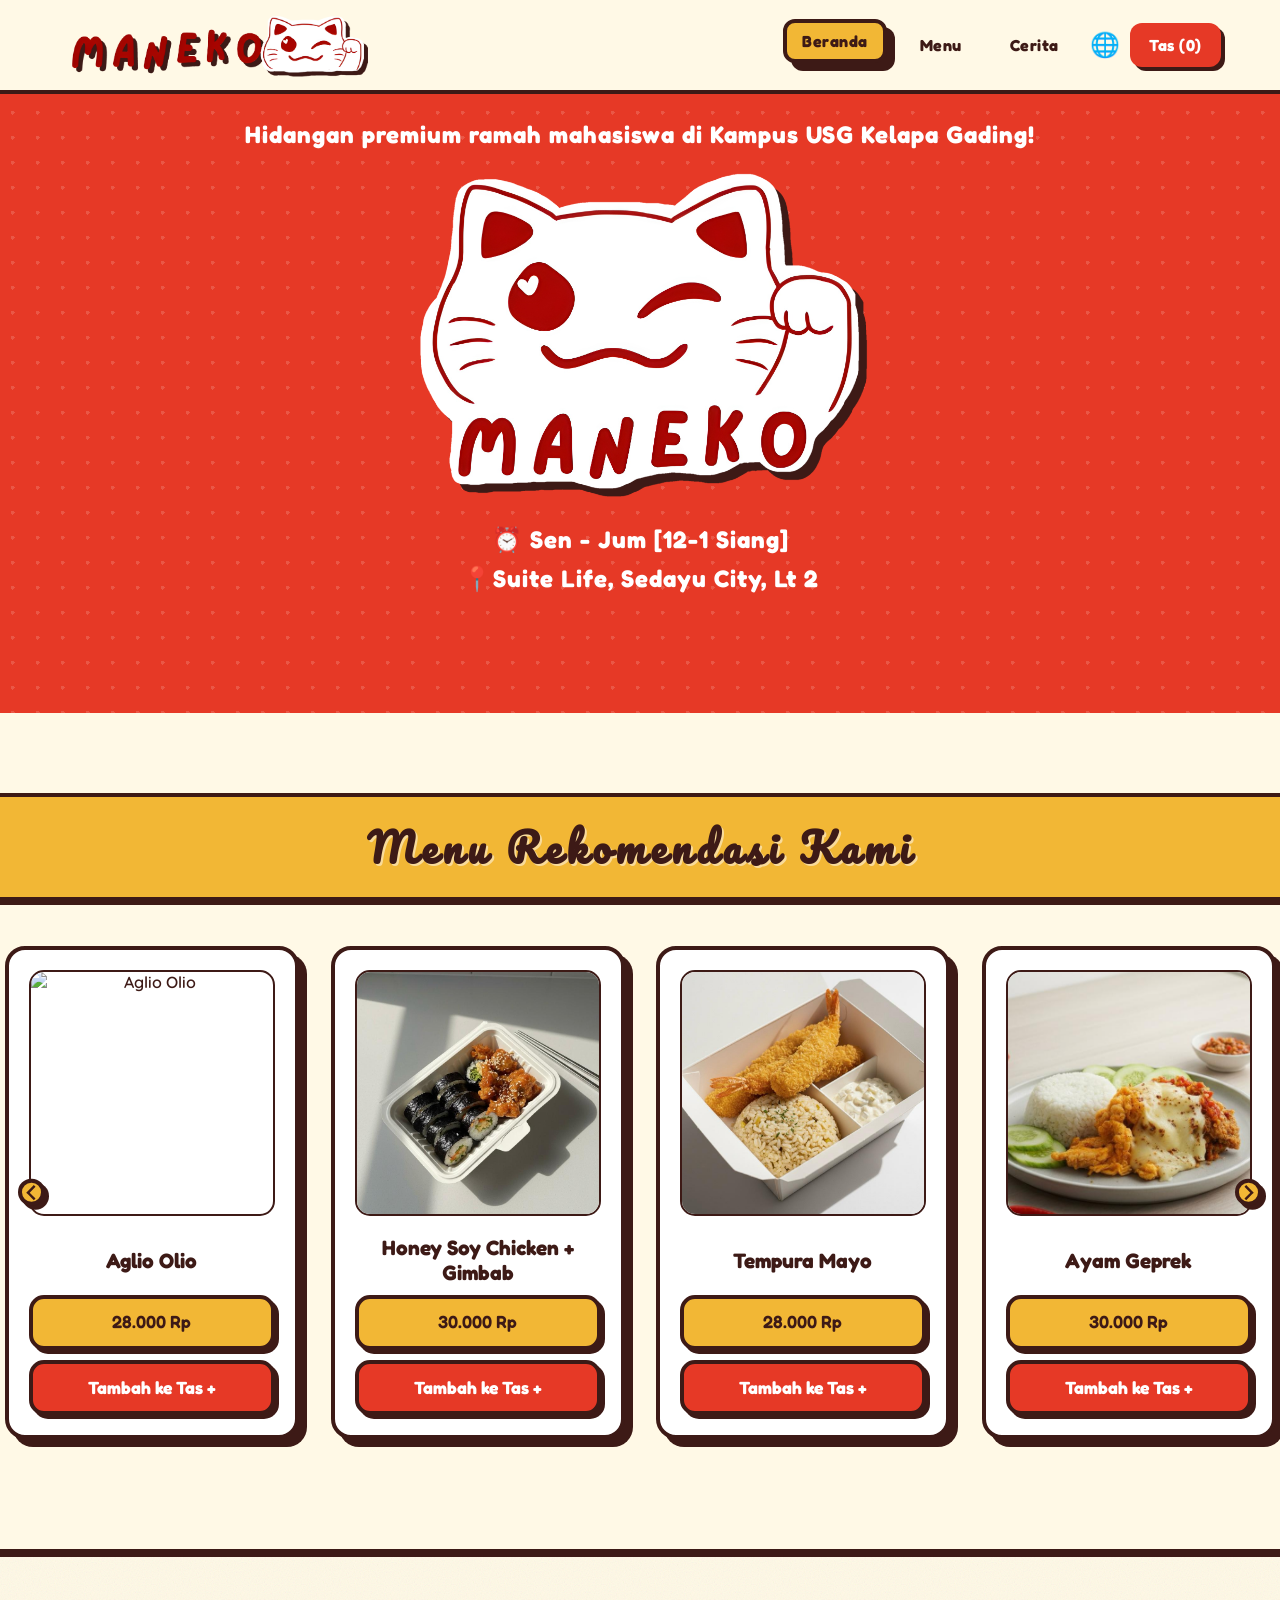
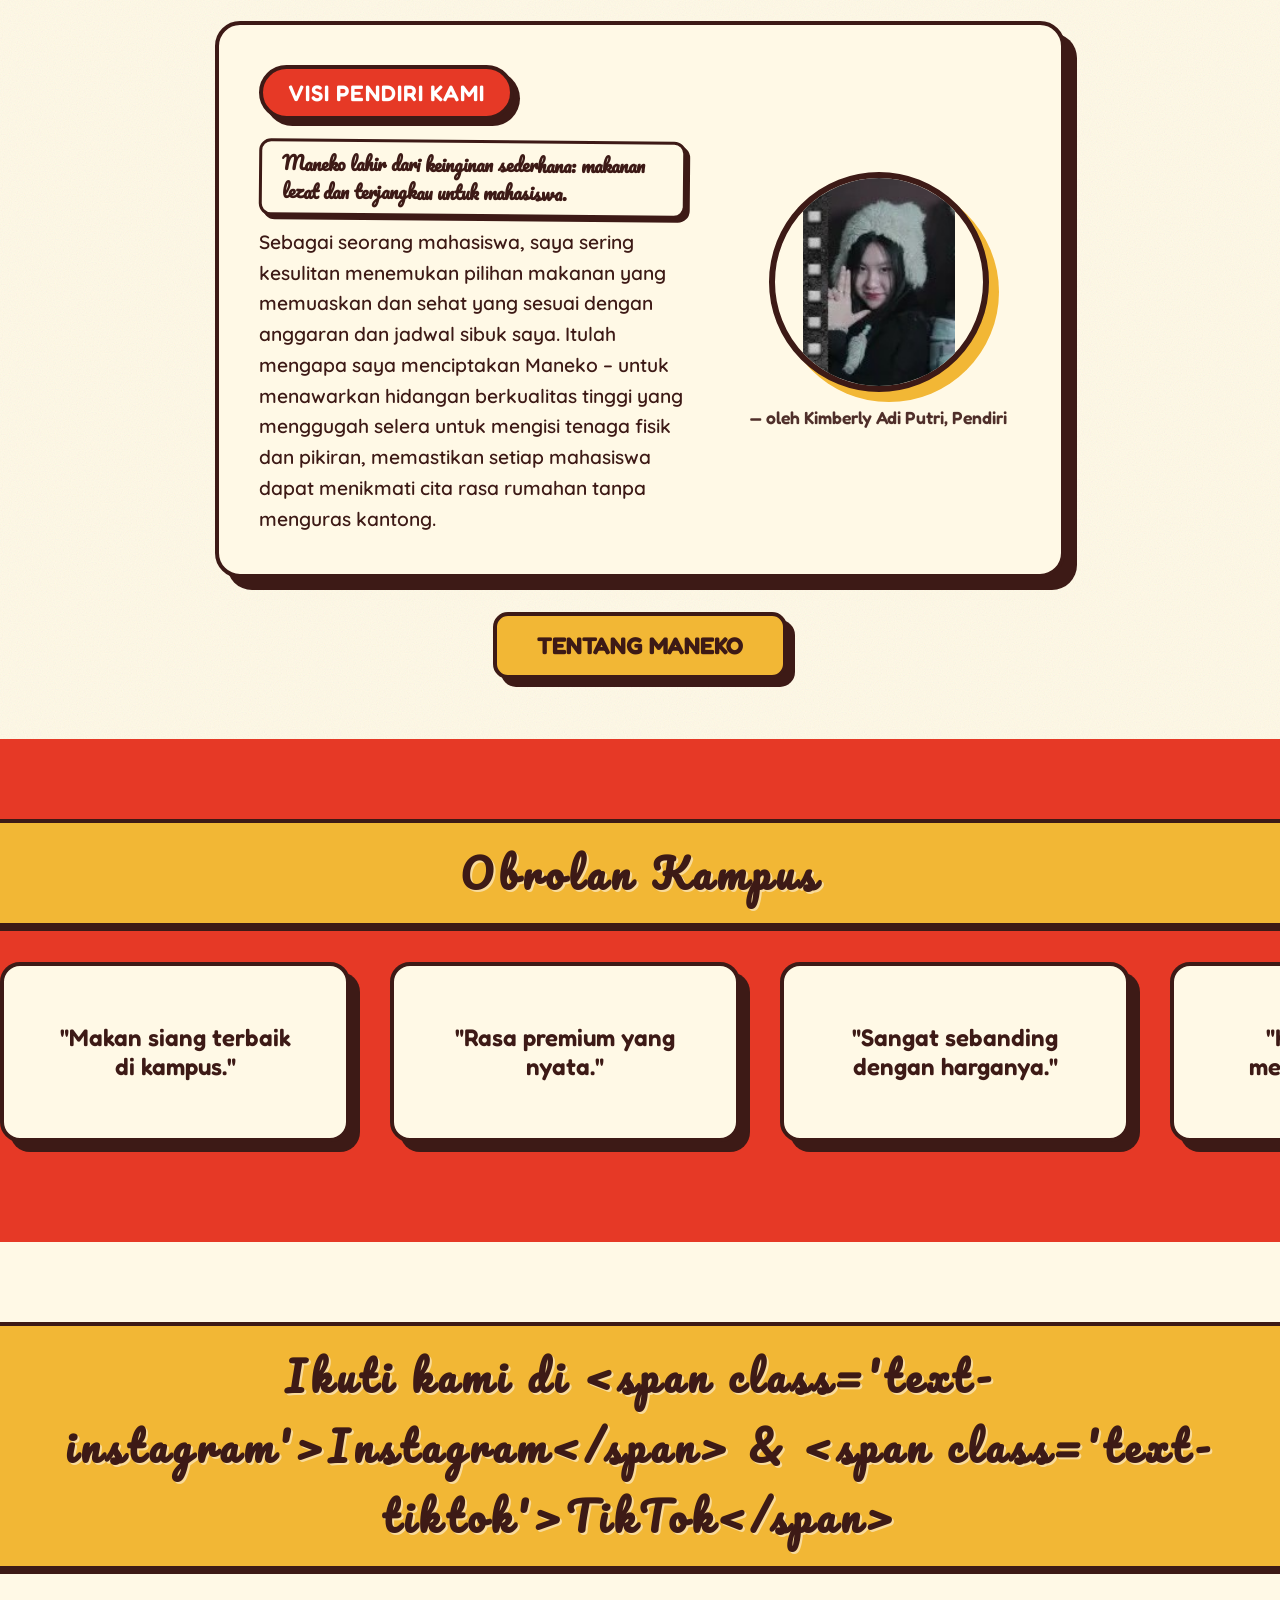
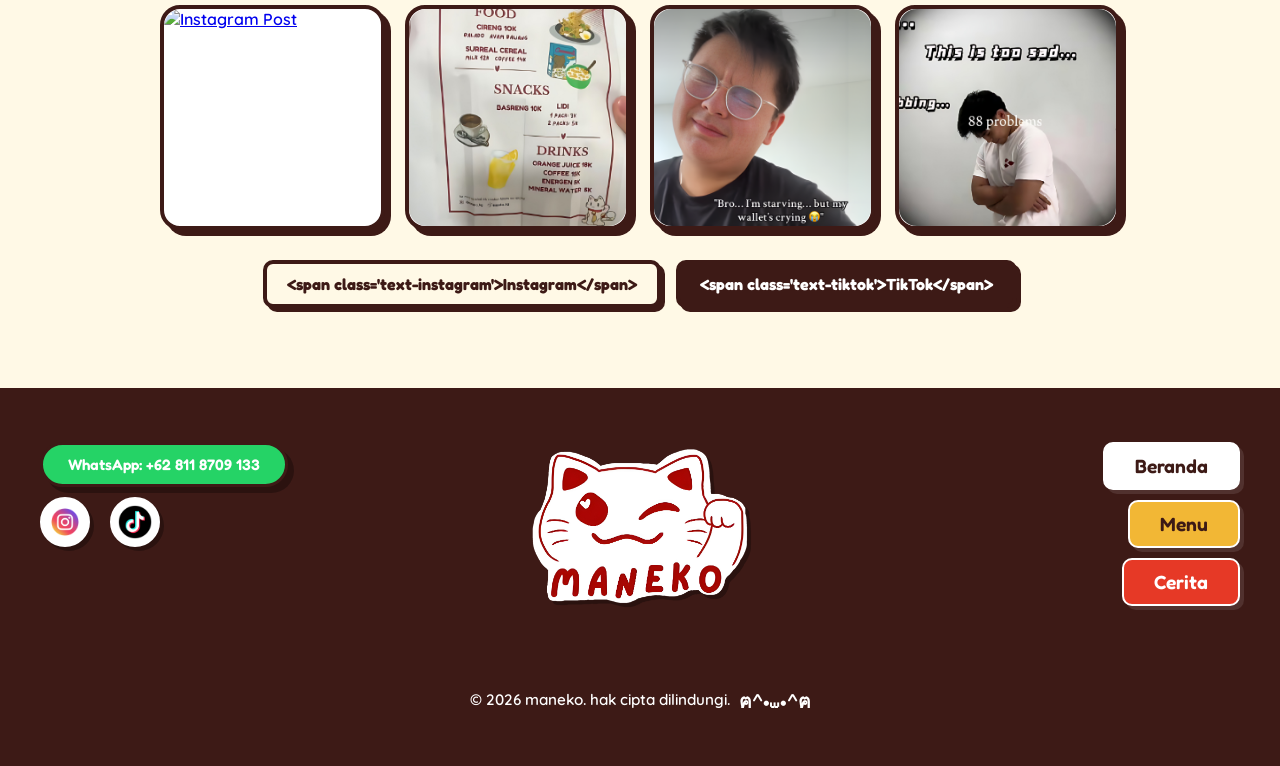
==== commit 367dd5f4: "add pictures" ====
--- a/index.html
+++ b/index.html
@@ -1,281 +1,281 @@
-<!DOCTYPE html>
-<html lang="id">
-<head>
-    <meta charset="UTF-8">
-    <meta name="viewport" content="width=device-width, initial-scale=1.0">
-    <title>Maneko | Home</title>
-    <link rel="stylesheet" href="style.css">
-    <link rel="stylesheet" href="filters.css">
-    <link rel="stylesheet" href="navigation.css">
-    <link rel="stylesheet" href="modals.css">
-    <link href="https://fonts.googleapis.com/css2?family=Fredoka:wght@400;700&family=Pacifico&family=Quicksand:wght@500;600;700&display=swap" rel="stylesheet">
-    <link rel="stylesheet" href="https://cdn.jsdelivr.net/npm/@splidejs/splide@4.1.4/dist/css/splide.min.css">
-</head>
-<body>
-    <nav class="navbar">
-        <div class="nav-container">
-            <a href="index.html" class="nav-logo"><img src="Maneko logo side remove background.png" alt="Maneko Logo" class="navbar-logo-img"></a>
-            <div class="nav-right">
-                <a href="index.html" class="nav-tab active" data-i18n="home">Beranda</a>
-                <a href="menu.html" class="nav-tab" data-i18n="menu">Menu</a>
-                <a href="story.html" class="nav-tab" data-i18n="story">Cerita</a>
-                <div class="lang-dropdown-wrapper">
-                    <button class="lang-nav-btn" onclick="toggleTranslatorDrawer()">🌐</button>
-                    <div id="lang-dropdown" class="lang-dropdown">
-                        <button class="lang-option" onclick="changeLanguage('en')">English</button>
-                        <button class="lang-option" onclick="changeLanguage('id')">Indonesia</button>
-                    </div>
-                </div>
-                <a href="javascript:void(0)" class="nav-tab btn-animate" id="cart-count-wrapper" data-i18n="bag" onclick="toggleCart()">Tas (<span id="cart-count">0</span>)</a>
-            </div>
-        </div>
-    </nav>
-
-    <!-- 1. HERO HEADER -->
-    <header class="hero-section">
-        <p data-i18n="hero_tag" style="text-transform: none; margin-top: 0;">Menyajikan makanan lezat di Kampus USG Education Kelapa Gading!</p>
-        <img src="Maneko logo remove background.png" alt="Maneko Logo" class="hero-logo-img">
-        <p data-i18n="hero_info.time">⏰ Sen - Jum [12-1 Siang]</p>
-        <p data-i18n="hero_info.loc" style="margin-top: 10px;">📍Suite Life, Sedayu City, Lt 2</p>
-    </header>
-
-    <!-- 2. RECOMMENDED MENU SLIDER -->
-    <section class="recommended-menu-section">
-        <h2 class="section-title" data-i18n="rec_title">Menu Rekomendasi Kami</h2>
-        <div id="menu-slider" class="splide" aria-label="Favorite Menu">
-            <div class="splide__track">
-                <ul class="splide__list">
-                    <!-- Favorite: Aglio Olio -->
-                    <li class="splide__slide">
-                        <div class="joy-card" data-category="noodles" data-price="28000" data-name="Aglio Olio" data-details="" data-img="aglio.png" data-product-id="jo-1">
-                            <img src="aglio.png" class="joy-img" alt="Aglio Olio" loading="lazy">
-                            <h3>Aglio Olio Pasta</h3>
-                            <div class="price-tag">28.000 Rp</div>
-                            <div class="card-action">
-                                <button class="btn-animate menu-add-btn" onclick="addToCart('Aglio Olio', 28000, 1, this)">Add to Bag +</button>
-                            </div>
-                        </div>
-                    </li>
-                    <!-- Favorite: Honey Soy Crispy Chicken + Gimbab -->
-                    <li class="splide__slide">
-                        <div class="joy-card" data-category="rice" data-price="30000" data-name="Honey soy crispy chicken + gimbab ori" data-details="" data-img="honey.png" data-product-id="tata-1[...]">
-                            <img src="honey.png" class="joy-img" alt="Honey Soy Chicken" loading="lazy">
-                            <h3>Honey Soy Chicken + Gimbab</h3>
-                            <div class="price-tag">30.000 Rp</div>
-                            <div class="card-action">
-                                <button class="btn-animate menu-add-btn" onclick="addToCart('Honey soy crispy chicken + gimbab ori', 30000, 1, this)">Add to Bag +</button>
-                            </div>
-                        </div>
-                    </li>
-                    <!-- Favorite: Tempura Mayo + Garlic Butter Rice -->
-                    <li class="splide__slide">
-                        <div class="joy-card" data-category="rice" data-price="28000" data-name="Tempura mayo + garlic butter rice" data-details="" data-img="dish.png" data-product-id="tata-4">
-                            <img src="dish.png" class="joy-img" alt="Tempura Mayo" loading="lazy">
-                            <h3>Tempura Mayo + Garlic Rice</h3>
-                            <div class="price-tag">28.000 Rp</div>
-                            <div class="card-action">
-                                <button class="btn-animate menu-add-btn" onclick="addToCart('Tempura mayo + garlic butter rice', 28000, 1, this)">Add to Bag +</button>
-                            </div>
-                        </div>
-                    </li>
-                    <!-- New: Ayam Geprek -->
-                    <li class="splide__slide">
-                        <div class="joy-card" data-category="rice" data-price="30000" data-name="Ayam Geprek w/rice or w/fried noodle" data-variants="with_rice,with_noodle" data-details="" data-im[...]>
-                            <img src="mie-goreng.png" class="joy-img" alt="Ayam Geprek" loading="lazy">
-                            <h3>Ayam Geprek</h3>
-                            <div class="price-tag">30.000 Rp</div>
-                            <div class="card-action">
-                                <button class="btn-animate menu-add-btn" onclick="addToCart('Ayam Geprek w/rice or w/fried noodle', 30000, 1, this)">Add to Bag +</button>
-                            </div>
-                        </div>
-                    </li>
-                    <!-- New: Ikan Cakalang Asap -->
-                    <li class="splide__slide">
-                        <div class="joy-card" data-category="rice" data-price="30000" data-name="Ikan cakalang asap + rice" data-details="" data-img="seafood.png" data-product-id="jo-6">
-                            <img src="seafood.png" class="joy-img" alt="Ikan Cakalang" loading="lazy">
-                            <h3>Ikan Cakalang Asap + Rice</h3>
-                            <div class="price-tag">30.000 Rp</div>
-                            <div class="card-action">
-                                <button class="btn-animate menu-add-btn" onclick="addToCart('Ikan cakalang asap + rice', 30000, 1, this)">Add to Bag +</button>
-                            </div>
-                        </div>
-                    </li>
-                    <!-- New: Nasi Bakar Cakalang -->
-                    <li class="splide__slide">
-                        <div class="joy-card" data-category="rice" data-price="28000" data-name="Nasi bakar cakalang" data-details="" data-img="seafood.png" data-product-id="tata-7">
-                            <img src="seafood.png" class="joy-img" alt="Nasi Bakar" loading="lazy">
-                            <h3>Nasi Bakar Cakalang</h3>
-                            <div class="price-tag">28.000 Rp</div>
-                            <div class="card-action">
-                                <button class="btn-animate menu-add-btn" onclick="addToCart('Nasi bakar cakalang', 28000, 1, this)">Add to Bag +</button>
-                            </div>
-                        </div>
-                    </li>
-                </ul>
-            </div>
-        </div>
-    </section>
-
-    <!-- 3. THE CONTEXT/STORY -->
-    <div class="checker-border">
-        <section class="story-section reveal">
-            <div class="story-content">
-                <div class="story-text">
-                    <span id="vision-accent" class="story-accent" data-i18n="story_vision">Visi Pendiri Kami</span>
-                    <h2 data-i18n="vision.title">Maneko lahir dari keinginan sederhana: makanan lezat dan terjangkau untuk mahasiswa.</h2>
-                    <p data-i18n="vision.p">Sebagai seorang mahasiswa, saya sering kesulitan menemukan pilihan makanan yang memuaskan dan sehat yang sesuai dengan anggaran dan jadwal sibuk saya. [...]
-                </div>
-                <div class="owner-column">
-                    <img src="mascot.png" alt="Maneko Mascot" class="story-img">
-                    <p class="owner-name" data-i18n="vision.founder">— oleh Kimberly Adi Putri, Pendiri</p>
-                </div>
-            </div>
-        </section>
-    </div>
-
-    <!-- Button to Story Tab -->
-    <div class="reveal" style="text-align: center; margin-top: -30px; margin-bottom: 60px; position: relative; z-index: 10;">
-        <a href="story.html" class="btn-big btn-animate" data-i18n="read_story" style="background: var(--accent); color: var(--black);">BACA CERITA KAMI</a>
-    </div>
-
-    <!-- 4. REVIEWS CAROUSEL (L to R Marquee) -->
-    <section class="campus-talk">
-        <h2 class="section-title" data-i18n="campus_talk">Campus Talk</h2>
-        <div class="marquee-window">
-            <div class="marquee-track scroll-right">
-                <div class="marquee-content">
-                    <div class="review-box">"Best lunch on campus."</div>
-                    <div class="review-box">"Actual premium taste."</div>
-                    <div class="review-box">"Worth every penny."</div>
-                    <div class="review-box">"The chicken curry is life-changing."</div>
-                </div>
-                <div class="marquee-content" aria-hidden="true">
-                    <div class="review-box">"Best lunch on campus."</div>
-                    <div class="review-box">"Actual premium taste."</div>
-                    <div class="review-box">"Worth every penny."</div>
-                    <div class="review-box">"The chicken curry is life-changing."</div>
-                </div>
-            </div>
-        </div>
-    </section>
-
-    <!-- 5. SOCIAL MEDIA WIDGET -->
-    <section class="social-section">
-        <h2 class="section-title" data-i18n="social_title">Follow us on Instagram & TikTok</h2>
-        <div class="social-grid">
-            <a href="https://www.instagram.com/reel/DXMSN6qRe6L/?hl=en" target="_blank" class="social-card"><img src="Instagrampost1.png" alt="Instagram Post" loading="lazy"></a>
-            <a href="https://www.tiktok.com/@maneko_kg/video/7543210839407643960" target="_blank" class="social-card"><img src="Tiktokpost1.jpg" alt="TikTok Post" loading="lazy"></a>
-            <a href="https://www.instagram.com/reel/DNMv8Y4x8h1/?hl=en" target="_blank" class="social-card"><img src="instagrampost2.png" alt="Instagram Post" loading="lazy"></a>
-            <a href="https://www.tiktok.com/@maneko_kg/video/7469704371996069126" target="_blank" class="social-card"><img src="Tiktokpost2.jpg" alt="TikTok Post" loading="lazy"></a>
-        </div>
-        <div style="display: flex; gap: 15px; justify-content: center; flex-wrap: wrap; margin-top: 10px;">
-            <a href="https://www.instagram.com/maneko_kg/?hl=en" target="_blank" class="btn-animate btn-instagram" data-i18n="Instagram" style="text-decoration: none;">Instagram</a>
-            <a href="https://www.tiktok.com/@maneko_kg" target="_blank" class="btn-animate btn-tiktok" data-i18n="TikTok" style="text-decoration: none;">TikTok</a>
-        </div>
-    </section>
-
-    <!-- PRODUCT DETAIL PAGE MODAL -->
-    <div id="pdp-overlay" class="pdp-overlay">
-        <div id="pdp-modal" class="pdp-modal">
-            <button class="modal-close-btn" onclick="document.getElementById('pdp-overlay').click()">✕</button>
-            <div class="pdp-content-wrapper">
-                <div class="pdp-image-gallery">
-                    <img id="pdp-main-image" src="" alt="Product Image" class="pdp-main-image">
-                </div>
-                <div id="pdp-badges-container" style="display: flex; gap: 10px; margin-bottom: 10px;"></div>
-                <div class="pdp-info-panel">
-                    <div id="pdp-category-badge" class="category-badge"></div>
-                    <h2 id="pdp-product-name"></h2>
-                    <p class="pdp-price" id="pdp-product-price"></p>
-                    
-                    <div class="pdp-facts">
-                        <div class="fact-tag">10-15 mins</div>
-                        <div class="fact-tag">served hot</div>
-                        <div class="fact-tag">fresh ingredients</div>
-                    </div>
-
-                    <p data-i18n="pdp_tags.desc" style="font-family: var(--font-bold); font-size: 0.95rem; margin-bottom: 5px; color: var(--primary);">Description</p>
-                    <p class="pdp-description" id="pdp-product-description"></p>
-                    
-                    <div id="pdp-variant-selector" class="pdp-variants" style="display: none; margin-bottom: 20px;">
-                        <p data-i18n="choose_flavor" style="font-family: var(--font-bold); margin-bottom: 10px; color: var(--primary);">Choose Your Flavor</p>
-                        <div id="variant-options" class="payment-methods-group" style="flex-direction: row; gap: 10px;"></div>
-                    </div>
-
-                    <div class="pdp-action-zone">
-                        <div class="quantity-selector">
-                            <button id="pdp-qty-down">-</button>
-                            <input type="number" id="pdp-qty-input" value="1" min="1">
-                            <button id="pdp-qty-up">+</button>
-                        </div>
-                        <button id="pdp-add-to-bag" class="btn-animate pdp-add-to-bag">Add to Bag</button>
-                    </div>
-                </div>
-            </div>
-        </div>
-    </div>
-
-    <!-- VIDEO MODAL -->
-    <div id="video-modal-overlay" class="pdp-overlay">
-        <div class="video-modal-container">
-            <button class="modal-close-btn" onclick="document.getElementById('video-modal-overlay').click()">✕</button>
-            <iframe id="video-modal-iframe" src="" allowfullscreen></iframe>
-        </div>
-    </div>
-
-    <footer class="main-footer">
-        <div class="footer-container">
-            <div class="footer-left-group">
-                <div class="footer-contact">
-                    <a href="https://wa.me/628118709133" class="footer-whatsapp" target="_blank">
-                        <span>WhatsApp: +62 811 8709 133</span>
-                    </a>
-                </div>
-                <div class="footer-socials">
-                    <a href="https://www.instagram.com/maneko_kg/?hl=en" target="_blank" class="ig-logo"><img src="instagramlogo.png" alt="Instagram"></a>
-                    <a href="https://www.tiktok.com/@maneko_kg" target="_blank" class="tt-logo"><img src="tiktoklogo.png" alt="TikTok"></a>
-                </div>
-            </div>
-            <div class="footer-center-logo">
-                <img src="Maneko logo remove background.png" alt="Maneko Logo" class="footer-logo-img">
-            </div>
-            <div class="footer-right-group">
-                <nav class="footer-nav">
-                    <a href="index.html" data-i18n="home">Home</a>
-                    <a href="menu.html" data-i18n="menu">Menu</a>
-                    <a href="story.html" data-i18n="story">Story</a>
-                </nav>
-            </div>
-            <p>© 2026 maneko. <span data-i18n="all_rights">all rights reserved.</span> <span class="footer-mascot-animation">ฅ^<span class="mascot-text-blink">•</span>⩊<span class="mascot-[...]
-        </div>
-    </footer>
-
-    <div id="cart-drawer" class="cart-drawer">
-        <div class="drawer-header">
-            <h2 data-i18n="your_bag">Your Bag</h2>
-        </div>
-        <div id="cart-items-list"></div>
-        <div class="cart-summary-footer">
-            <div class="cart-total">
-            <span data-i18n="subtotal">Subtotal:</span>
-                <span id="cart-subtotal">0 Rp</span>
-            </div>
-            <span id="drawer-warning" style="color: var(--primary); font-size: 0.85rem; text-align: center; margin-bottom: 10px; display: block; font-weight: 700;"></span>
-            <button class="btn-animate checkout-btn w-100" data-i18n="checkout">Checkout</button>
-            <a href="menu.html" class="btn-animate w-100" data-i18n="continue" style="text-align: center; margin-top: 10px; background: var(--accent); color: var(--black); text-decoration: none; [...]
-        </div>
-    </div>
-
-    <div id="cart-overlay" class="overlay" onclick="toggleCart(false); toggleTranslatorDrawer(false);"></div>
-
-    <script src="https://cdn.jsdelivr.net/npm/@splidejs/splide@4.1.4/dist/js/splide.min.js"></script>
-    <script src="translations.js"></script>
-    <script src="cart.js"></script>
-    <script src="ui-helpers.js"></script>
-    <script src="modals.js"></script>
-    <script src="navigation.js"></script>
-    <script src="app.js"></script>
-    <script src="home-slider.js"></script>
-    <script src="menu-filters.js"></script>
-</body>
-</html>
+<!DOCTYPE html>
+<html lang="id">
+<head>
+    <meta charset="UTF-8">
+    <meta name="viewport" content="width=device-width, initial-scale=1.0">
+    <title>Maneko | Home</title>
+    <link rel="stylesheet" href="style.css">
+    <link rel="stylesheet" href="filters.css">
+    <link rel="stylesheet" href="navigation.css">
+    <link rel="stylesheet" href="modals.css">
+    <link href="https://fonts.googleapis.com/css2?family=Fredoka:wght@400;700&family=Pacifico&family=Quicksand:wght@500;600;700&display=swap" rel="stylesheet">
+    <link rel="stylesheet" href="https://cdn.jsdelivr.net/npm/@splidejs/splide@4.1.4/dist/css/splide.min.css">
+</head>
+<body>
+    <nav class="navbar">
+        <div class="nav-container">
+            <a href="index.html" class="nav-logo"><img src="Maneko logo side remove background.png" alt="Maneko Logo" class="navbar-logo-img"></a>
+            <div class="nav-right">
+                <a href="index.html" class="nav-tab active" data-i18n="home">Beranda</a>
+                <a href="menu.html" class="nav-tab" data-i18n="menu">Menu</a>
+                <a href="story.html" class="nav-tab" data-i18n="story">Cerita</a>
+                <div class="lang-dropdown-wrapper">
+                    <button class="lang-nav-btn" onclick="toggleTranslatorDrawer()">🌐</button>
+                    <div id="lang-dropdown" class="lang-dropdown">
+                        <button class="lang-option" onclick="changeLanguage('en')">English</button>
+                        <button class="lang-option" onclick="changeLanguage('id')">Indonesia</button>
+                    </div>
+                </div>
+                <a href="javascript:void(0)" class="nav-tab btn-animate" id="cart-count-wrapper" data-i18n="bag" onclick="toggleCart()">Tas (<span id="cart-count">0</span>)</a>
+            </div>
+        </div>
+    </nav>
+
+    <!-- 1. HERO HEADER -->
+    <header class="hero-section">
+        <p data-i18n="hero_tag" style="text-transform: none; margin-top: 0;">Menyajikan makanan lezat di Kampus USG Education Kelapa Gading!</p>
+        <img src="Maneko logo remove background.png" alt="Maneko Logo" class="hero-logo-img">
+        <p data-i18n="hero_info.time">⏰ Sen - Jum [12-1 Siang]</p>
+        <p data-i18n="hero_info.loc" style="margin-top: 10px;">📍Suite Life, Sedayu City, Lt 2</p>
+    </header>
+
+    <!-- 2. RECOMMENDED MENU SLIDER -->
+    <section class="recommended-menu-section">
+        <h2 class="section-title" data-i18n="rec_title">Menu Rekomendasi Kami</h2>
+        <div id="menu-slider" class="splide" aria-label="Favorite Menu">
+            <div class="splide__track">
+                <ul class="splide__list">
+                    <!-- Favorite: Aglio Olio -->
+                    <li class="splide__slide">
+                        <div class="joy-card" data-category="noodles" data-price="28000" data-name="Aglio Olio" data-details="" data-img="aglio.png" data-product-id="jo-1">
+                            <img src="https://scheckeats.com/wp-content/uploads/2021/01/aglio-e-olio-scaled.jpg" class="joy-img" alt="Aglio Olio" loading="lazy">
+                            <h3>Aglio Olio Pasta</h3>
+                            <div class="price-tag">28.000 Rp</div>
+                            <div class="card-action">
+                                <button class="btn-animate menu-add-btn" onclick="addToCart('Aglio Olio', 28000, 1, this)">Add to Bag +</button>
+                            </div>
+                        </div>
+                    </li>
+                    <!-- Favorite: Honey Soy Crispy Chicken + Gimbab -->
+                    <li class="splide__slide">
+                        <div class="joy-card" data-category="rice" data-price="30000" data-name="Honey soy crispy chicken + gimbab ori" data-details="" data-img="Assets/img.honey_soy_crispy_chicken.png" data-product-id="tata-1">
+                            <img src="Assets/img_honey_soy.jpeg" class="joy-img" alt="Honey Soy Chicken" loading="lazy">
+                            <h3>Honey Soy Chicken + Gimbab</h3>
+                            <div class="price-tag">30.000 Rp</div>
+                            <div class="card-action">
+                                <button class="btn-animate menu-add-btn" onclick="addToCart('Honey soy crispy chicken + gimbab ori', 30000, 1, this)">Add to Bag +</button>
+                            </div>
+                        </div>
+                    </li>
+                    <!-- Favorite: Tempura Mayo + Garlic Butter Rice -->
+                    <li class="splide__slide">
+                        <div class="joy-card" data-category="rice" data-price="28000" data-name="Tempura mayo + garlic butter rice" data-details="" data-img="dish.png" data-product-id="tata-4">
+                            <img src="Assets/img_tempura_mayo.jpeg" class="joy-img" alt="Tempura Mayo" loading="lazy">
+                            <h3>Tempura Mayo + Garlic Rice</h3>
+                            <div class="price-tag">28.000 Rp</div>
+                            <div class="card-action">
+                                <button class="btn-animate menu-add-btn" onclick="addToCart('Tempura mayo + garlic butter rice', 28000, 1, this)">Add to Bag +</button>
+                            </div>
+                        </div>
+                    </li>
+                    <!-- New: Ayam Geprek -->
+                    <li class="splide__slide">
+                        <div class="joy-card" data-category="rice" data-price="30000" data-name="Ayam Geprek w/rice or w/fried noodle" data-variants="with_rice,with_noodle" data-details="" data-img="Assets\img_ayam_geprek.jpeg" data-product-id="tata-6">
+                            <img src="Assets/img_ayam_geprek.jpeg" class="joy-img" alt="Ayam Geprek" loading="lazy">
+                            <h3>Ayam Geprek</h3>
+                            <div class="price-tag">30.000 Rp</div>
+                            <div class="card-action">
+                                <button class="btn-animate menu-add-btn" onclick="addToCart('Ayam Geprek w/rice or w/fried noodle', 30000, 1, this)">Add to Bag +</button>
+                            </div>
+                        </div>
+                    </li>
+                    <!-- New: Ikan Cakalang Asap -->
+                    <li class="splide__slide">
+                        <div class="joy-card" data-category="rice" data-price="30000" data-name="Ikan cakalang asap + rice" data-details="" data-img="seafood.png" data-product-id="jo-6">
+                            <img src="seafood.png" class="joy-img" alt="Ikan Cakalang" loading="lazy">
+                            <h3>Ikan Cakalang Asap + Rice</h3>
+                            <div class="price-tag">30.000 Rp</div>
+                            <div class="card-action">
+                                <button class="btn-animate menu-add-btn" onclick="addToCart('Ikan cakalang asap + rice', 30000, 1, this)">Add to Bag +</button>
+                            </div>
+                        </div>
+                    </li>
+                    <!-- New: Nasi Bakar Cakalang -->
+                    <li class="splide__slide">
+                        <div class="joy-card" data-category="rice" data-price="28000" data-name="Nasi bakar cakalang" data-details="" data-img="seafood.png" data-product-id="tata-7">
+                            <img src="https://asset.kompas.com/crops/cqAqOO5MgUfiUKtz214ODC5XdKE=/0x261:931x882/1200x800/data/photo/2020/05/09/5eb66dedbcdfd.jpeg" class="joy-img" alt="Nasi Bakar" loading="lazy">
+                            <h3>Nasi Bakar Cakalang</h3>
+                            <div class="price-tag">28.000 Rp</div>
+                            <div class="card-action">
+                                <button class="btn-animate menu-add-btn" onclick="addToCart('Nasi bakar cakalang', 28000, 1, this)">Add to Bag +</button>
+                            </div>
+                        </div>
+                    </li>
+                </ul>
+            </div>
+        </div>
+    </section>
+
+    <!-- 3. THE CONTEXT/STORY -->
+    <div class="checker-border">
+        <section class="story-section reveal">
+            <div class="story-content">
+                <div class="story-text">
+                    <span id="vision-accent" class="story-accent" data-i18n="story_vision">Visi Pendiri Kami</span>
+                    <h2 data-i18n="vision.title">Maneko lahir dari keinginan sederhana: makanan lezat dan terjangkau untuk mahasiswa.</h2>
+                    <p data-i18n="vision.p">Sebagai seorang mahasiswa, saya sering kesulitan menemukan pilihan makanan yang memuaskan dan sehat yang sesuai dengan anggaran dan jadwal sibuk saya. Itulah mengapa saya menciptakan Maneko – untuk menawarkan hidangan berkualitas tinggi yang menggugah selera untuk mengisi tenaga fisik dan pikiran, memastikan setiap mahasiswa dapat menikmati cita rasa rumahan tanpa menguras kantong.</p>
+                </div>
+                <div class="owner-column">
+                    <img src="Assets/img_kimberlyap2.jpeg" alt="Maneko Founder" class="story-img">
+                    <p class="owner-name" data-i18n="vision.founder">— oleh Kimberly Adi Putri, Pendiri</p>
+                </div>
+            </div>
+        </section>
+    </div>
+
+    <!-- Button to Story Tab -->
+    <div class="reveal" style="text-align: center; margin-top: -30px; margin-bottom: 60px; position: relative; z-index: 10;">
+        <a href="story.html" class="btn-big btn-animate" data-i18n="read_story" style="background: var(--accent); color: var(--black);">BACA CERITA KAMI</a>
+    </div>
+
+    <!-- 4. REVIEWS CAROUSEL (L to R Marquee) -->
+    <section class="campus-talk">
+        <h2 class="section-title" data-i18n="campus_talk">Campus Talk</h2>
+        <div class="marquee-window">
+            <div class="marquee-track scroll-right">
+                <div class="marquee-content">
+                    <div class="review-box">"Best lunch on campus."</div>
+                    <div class="review-box">"Actual premium taste."</div>
+                    <div class="review-box">"Worth every penny."</div>
+                    <div class="review-box">"The chicken curry is life-changing."</div>
+                </div>
+                <div class="marquee-content" aria-hidden="true">
+                    <div class="review-box">"Best lunch on campus."</div>
+                    <div class="review-box">"Actual premium taste."</div>
+                    <div class="review-box">"Worth every penny."</div>
+                    <div class="review-box">"The chicken curry is life-changing."</div>
+                </div>
+            </div>
+        </div>
+    </section>
+
+    <!-- 5. SOCIAL MEDIA WIDGET -->
+    <section class="social-section">
+        <h2 class="section-title" data-i18n="social_title">Follow us on Instagram & TikTok</h2>
+        <div class="social-grid">
+            <a href="https://www.instagram.com/reel/DXMSN6qRe6L/?hl=en" target="_blank" class="social-card"><img src="instagrampost1.png" alt="Instagram Post" loading="lazy"></a>
+            <a href="https://www.tiktok.com/@maneko_kg/video/7543210839407643960" target="_blank" class="social-card"><img src="Tiktokpost1.jpg" alt="TikTok Post" loading="lazy"></a>
+            <a href="https://www.instagram.com/reel/DNMv8Y4x8h1/?hl=en" target="_blank" class="social-card"><img src="instagrampost2.png" alt="Instagram Post" loading="lazy"></a>
+            <a href="https://www.tiktok.com/@maneko_kg/video/7469704371996069126" target="_blank" class="social-card"><img src="Tiktokpost2.jpg" alt="TikTok Post" loading="lazy"></a>
+        </div>
+        <div style="display: flex; gap: 15px; justify-content: center; flex-wrap: wrap; margin-top: 10px;">
+            <a href="https://www.instagram.com/maneko_kg/?hl=en" target="_blank" class="btn-animate btn-instagram" data-i18n="Instagram" style="text-decoration: none;">Instagram</a>
+            <a href="https://www.tiktok.com/@maneko_kg" target="_blank" class="btn-animate btn-tiktok" data-i18n="TikTok" style="text-decoration: none;">TikTok</a>
+        </div>
+    </section>
+
+    <!-- PRODUCT DETAIL PAGE MODAL -->
+    <div id="pdp-overlay" class="pdp-overlay">
+        <div id="pdp-modal" class="pdp-modal">
+            <button class="modal-close-btn" onclick="document.getElementById('pdp-overlay').click()">✕</button>
+            <div class="pdp-content-wrapper">
+                <div class="pdp-image-gallery">
+                    <img id="pdp-main-image" src="" alt="Product Image" class="pdp-main-image">
+                </div>
+                <div id="pdp-badges-container" style="display: flex; gap: 10px; margin-bottom: 10px;"></div>
+                <div class="pdp-info-panel">
+                    <div id="pdp-category-badge" class="category-badge"></div>
+                    <h2 id="pdp-product-name"></h2>
+                    <p class="pdp-price" id="pdp-product-price"></p>
+                    
+                    <div class="pdp-facts">
+                        <div class="fact-tag">10-15 mins</div>
+                        <div class="fact-tag">served hot</div>
+                        <div class="fact-tag">fresh ingredients</div>
+                    </div>
+
+                    <p data-i18n="pdp_tags.desc" style="font-family: var(--font-bold); font-size: 0.95rem; margin-bottom: 5px; color: var(--primary);">Description</p>
+                    <p class="pdp-description" id="pdp-product-description"></p>
+                    
+                    <div id="pdp-variant-selector" class="pdp-variants" style="display: none; margin-bottom: 20px;">
+                        <p data-i18n="choose_flavor" style="font-family: var(--font-bold); margin-bottom: 10px; color: var(--primary);">Choose Your Flavor</p>
+                        <div id="variant-options" class="payment-methods-group" style="flex-direction: row; gap: 10px;"></div>
+                    </div>
+
+                    <div class="pdp-action-zone">
+                        <div class="quantity-selector">
+                            <button id="pdp-qty-down">-</button>
+                            <input type="number" id="pdp-qty-input" value="1" min="1">
+                            <button id="pdp-qty-up">+</button>
+                        </div>
+                        <button id="pdp-add-to-bag" class="btn-animate pdp-add-to-bag">Add to Bag</button>
+                    </div>
+                </div>
+            </div>
+        </div>
+    </div>
+
+    <!-- VIDEO MODAL -->
+    <div id="video-modal-overlay" class="pdp-overlay">
+        <div class="video-modal-container">
+            <button class="modal-close-btn" onclick="document.getElementById('video-modal-overlay').click()">✕</button>
+            <iframe id="video-modal-iframe" src="" allowfullscreen></iframe>
+        </div>
+    </div>
+
+    <footer class="main-footer">
+        <div class="footer-container">
+            <div class="footer-left-group">
+                <div class="footer-contact">
+                    <a href="https://wa.me/628118709133" class="footer-whatsapp" target="_blank">
+                        <span>WhatsApp: +62 811 8709 133</span>
+                    </a>
+                </div>
+                <div class="footer-socials">
+                    <a href="https://www.instagram.com/maneko_kg/?hl=en" target="_blank" class="ig-logo"><img src="instagramlogo.png" alt="Instagram"></a>
+                    <a href="https://www.tiktok.com/@maneko_kg" target="_blank" class="tt-logo"><img src="tiktoklogo.png" alt="TikTok"></a>
+                </div>
+            </div>
+            <div class="footer-center-logo">
+                <img src="Maneko logo remove background.png" alt="Maneko Logo" class="footer-logo-img">
+            </div>
+            <div class="footer-right-group">
+                <nav class="footer-nav">
+                    <a href="index.html" data-i18n="home">Home</a>
+                    <a href="menu.html" data-i18n="menu">Menu</a>
+                    <a href="story.html" data-i18n="story">Story</a>
+                </nav>
+            </div>
+            <p>© 2026 maneko. <span data-i18n="all_rights">all rights reserved.</span> <span class="footer-mascot-animation">ฅ^<span class="mascot-text-blink">•</span>⩊<span class="mascot-text-blink">•</span>^ฅ</span></p>
+        </div>
+    </footer>
+
+    <div id="cart-drawer" class="cart-drawer">
+        <div class="drawer-header">
+            <h2 data-i18n="your_bag">Your Bag</h2>
+        </div>
+        <div id="cart-items-list"></div>
+        <div class="cart-summary-footer">
+            <div class="cart-total">
+            <span data-i18n="subtotal">Subtotal:</span>
+                <span id="cart-subtotal">0 Rp</span>
+            </div>
+            <span id="drawer-warning" style="color: var(--primary); font-size: 0.85rem; text-align: center; margin-bottom: 10px; display: block; font-weight: 700;"></span>
+            <button class="btn-animate checkout-btn w-100" data-i18n="checkout">Checkout</button>
+            <a href="menu.html" class="btn-animate w-100" data-i18n="continue" style="text-align: center; margin-top: 10px; background: var(--accent); color: var(--black); text-decoration: none; display: block;">Continue Shopping</a>
+        </div>
+    </div>
+
+    <div id="cart-overlay" class="overlay" onclick="toggleCart(false); toggleTranslatorDrawer(false);"></div>
+
+    <script src="https://cdn.jsdelivr.net/npm/@splidejs/splide@4.1.4/dist/js/splide.min.js"></script>
+    <script src="translations.js"></script>
+    <script src="cart.js"></script>
+    <script src="ui-helpers.js"></script>
+    <script src="modals.js"></script>
+    <script src="navigation.js"></script>
+    <script src="app.js"></script>
+    <script src="home-slider.js"></script>
+    <script src="menu-filters.js"></script>
+</body>
+</html>
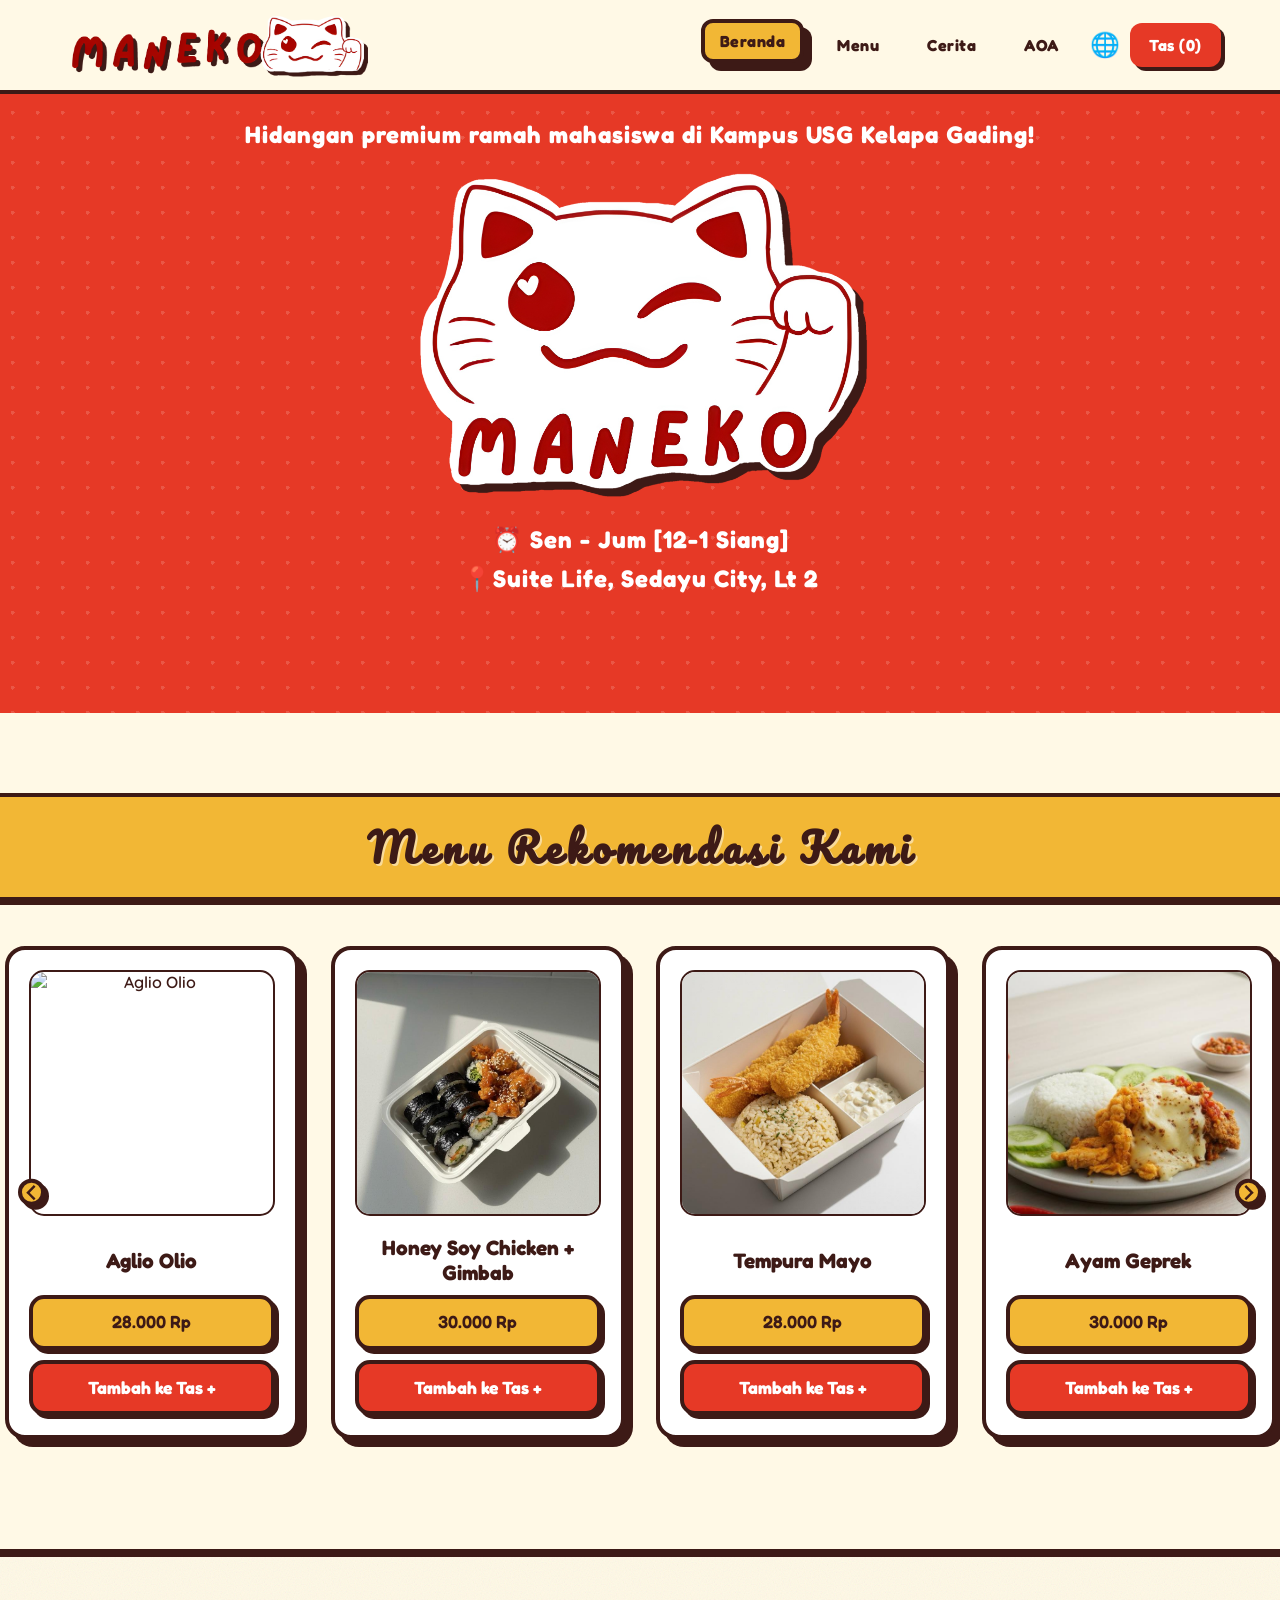
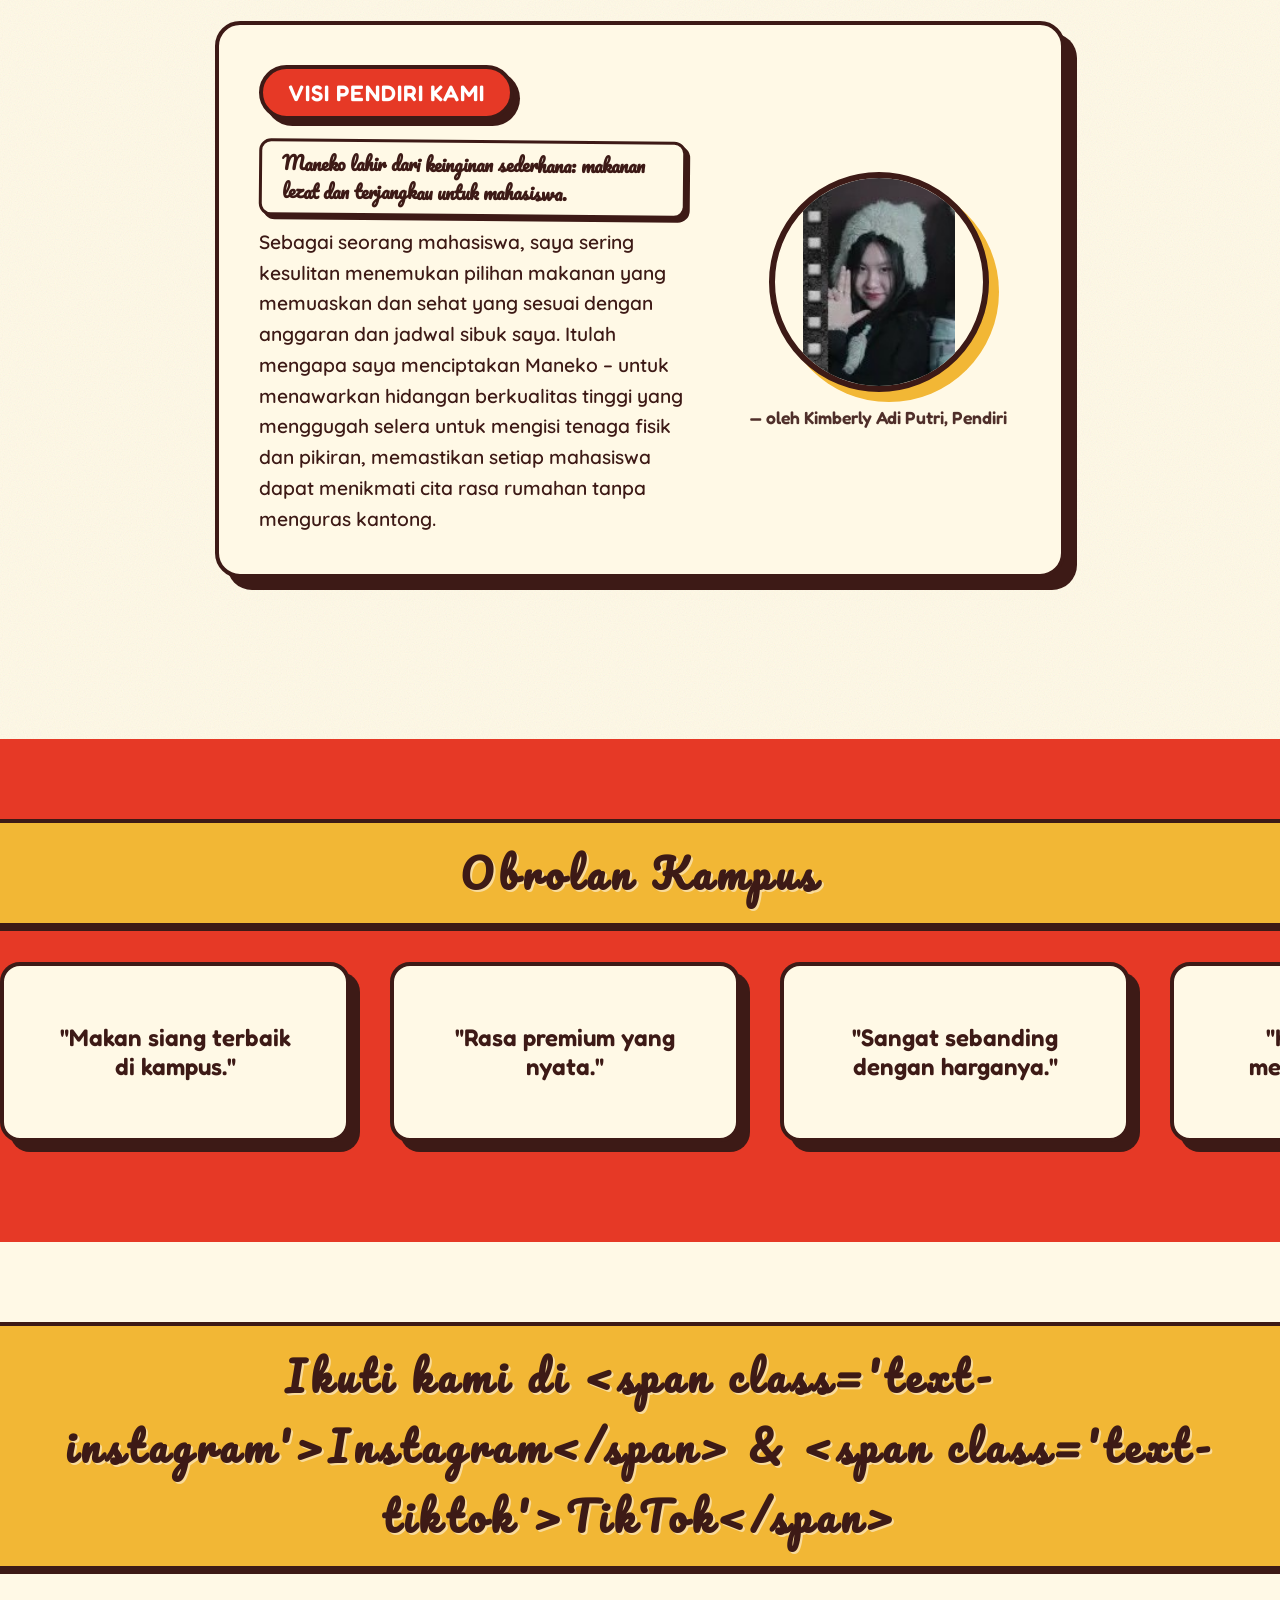
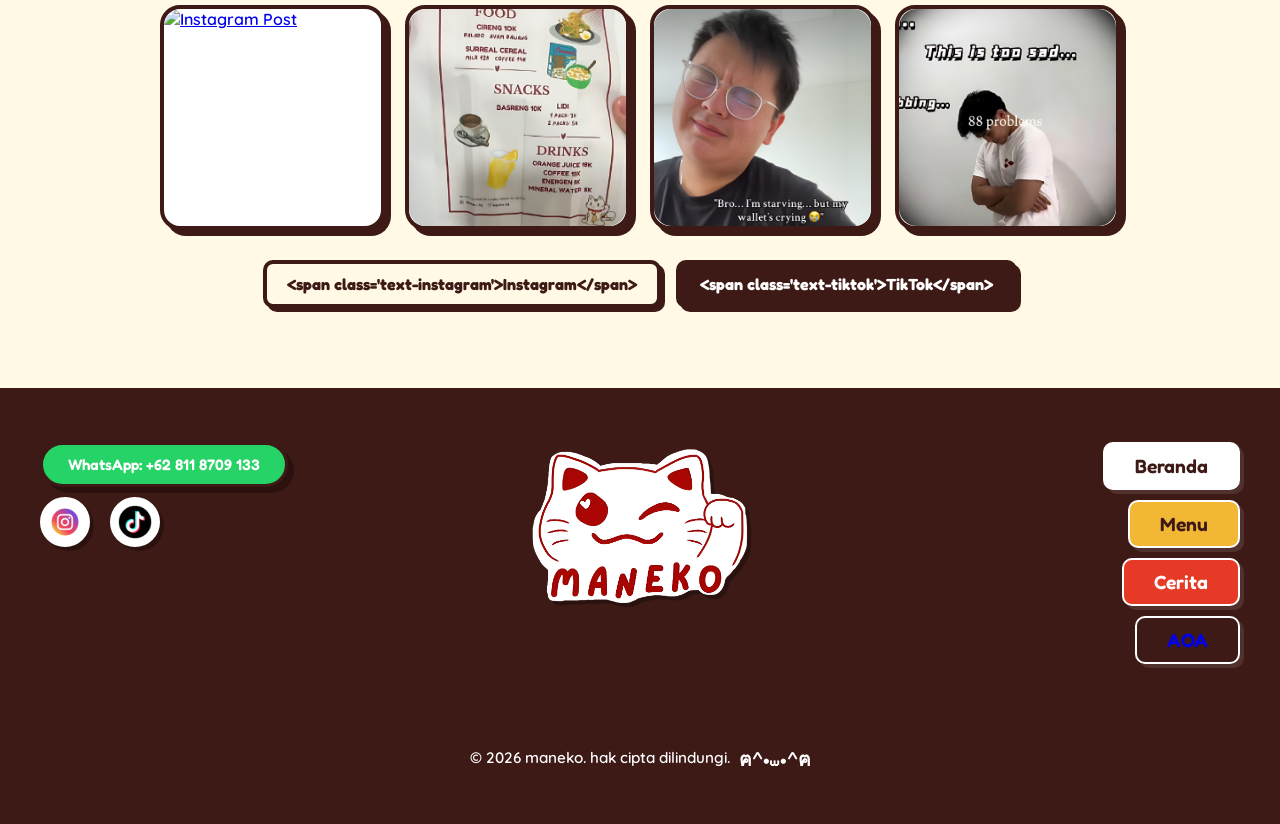
==== commit f720c971: "Add AOA Page" ====
--- a/index.html
+++ b/index.html
@@ -19,6 +19,7 @@
                 <a href="index.html" class="nav-tab active" data-i18n="home">Beranda</a>
                 <a href="menu.html" class="nav-tab" data-i18n="menu">Menu</a>
                 <a href="story.html" class="nav-tab" data-i18n="story">Cerita</a>
+                <a href="AOA.html" class="nav-tab" data-i18n="AOA">AoA</a>
                 <div class="lang-dropdown-wrapper">
                     <button class="lang-nav-btn" onclick="toggleTranslatorDrawer()">🌐</button>
                     <div id="lang-dropdown" class="lang-dropdown">
@@ -244,6 +245,7 @@
                     <a href="index.html" data-i18n="home">Home</a>
                     <a href="menu.html" data-i18n="menu">Menu</a>
                     <a href="story.html" data-i18n="story">Story</a>
+                    <a href="AOA.html" data-i18n="AOA">AoA</a>
                 </nav>
             </div>
             <p>© 2026 maneko. <span data-i18n="all_rights">all rights reserved.</span> <span class="footer-mascot-animation">ฅ^<span class="mascot-text-blink">•</span>⩊<span class="mascot-text-blink">•</span>^ฅ</span></p>
